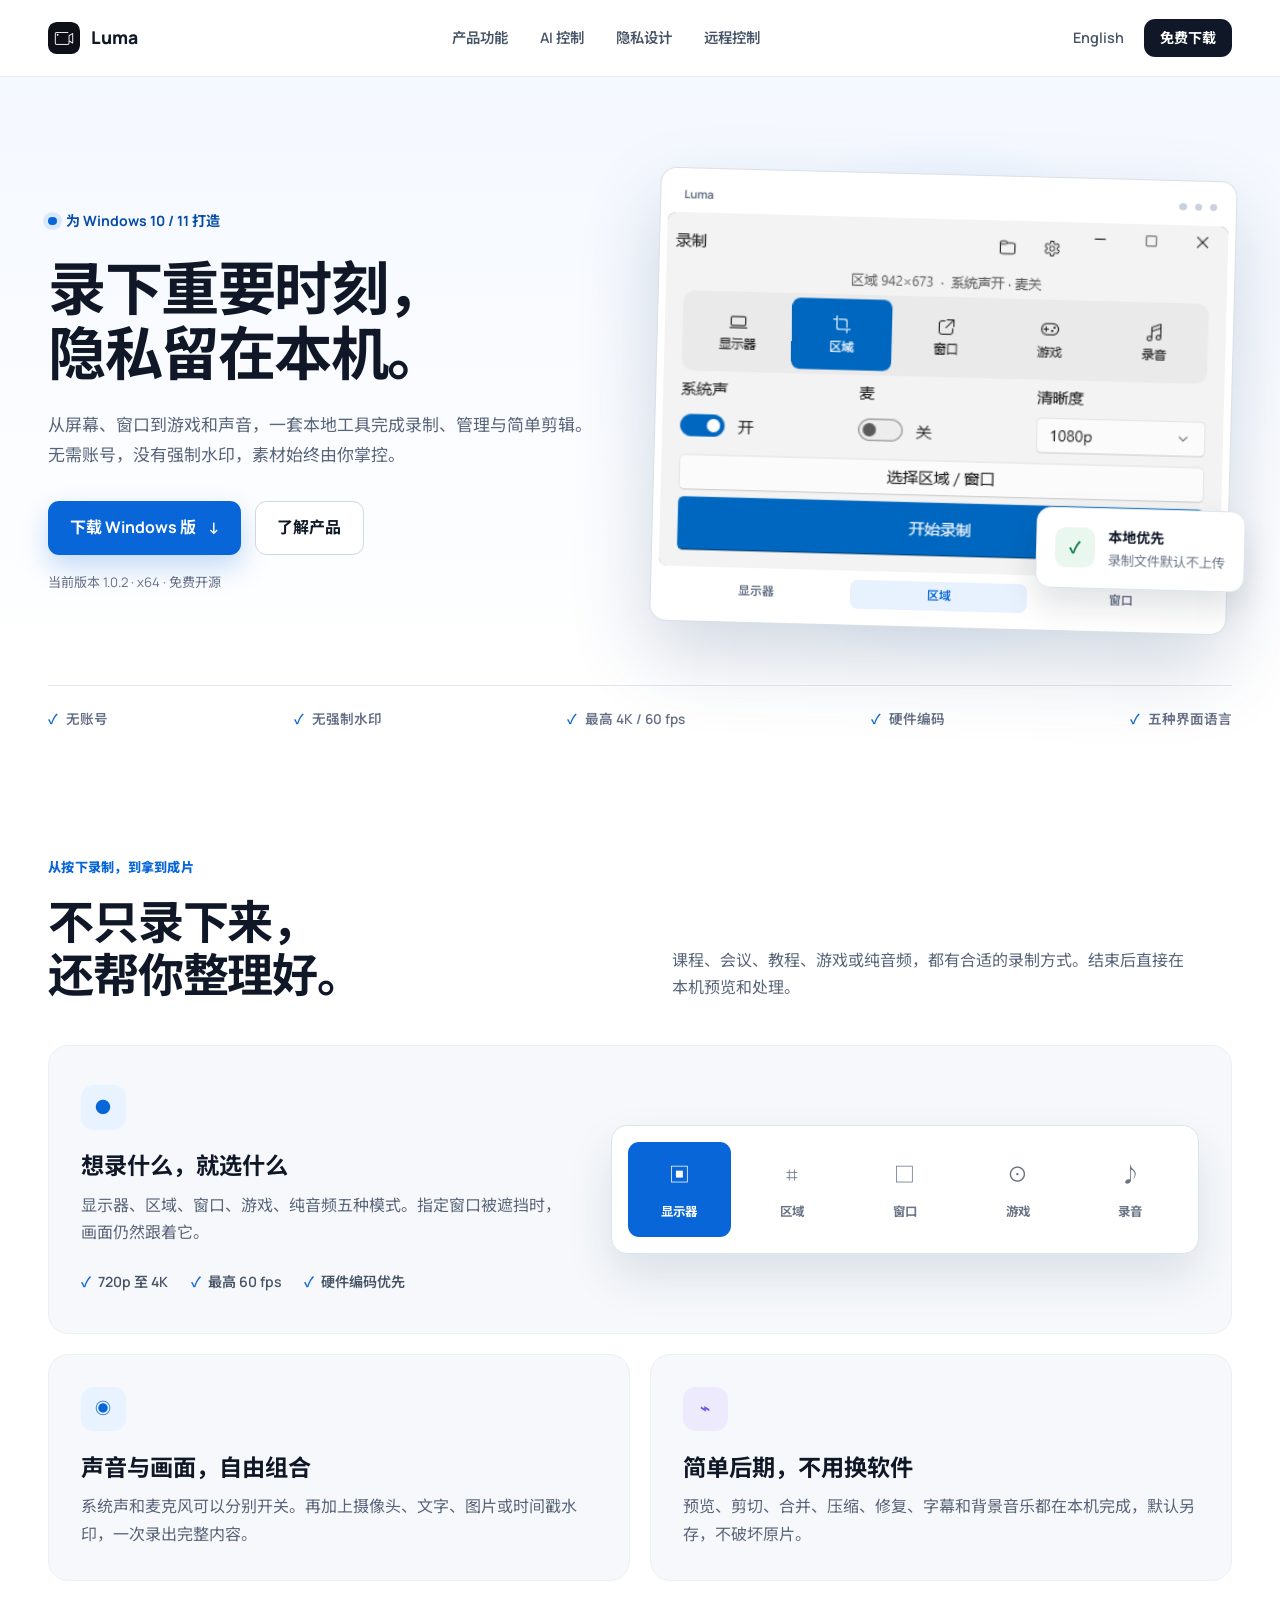
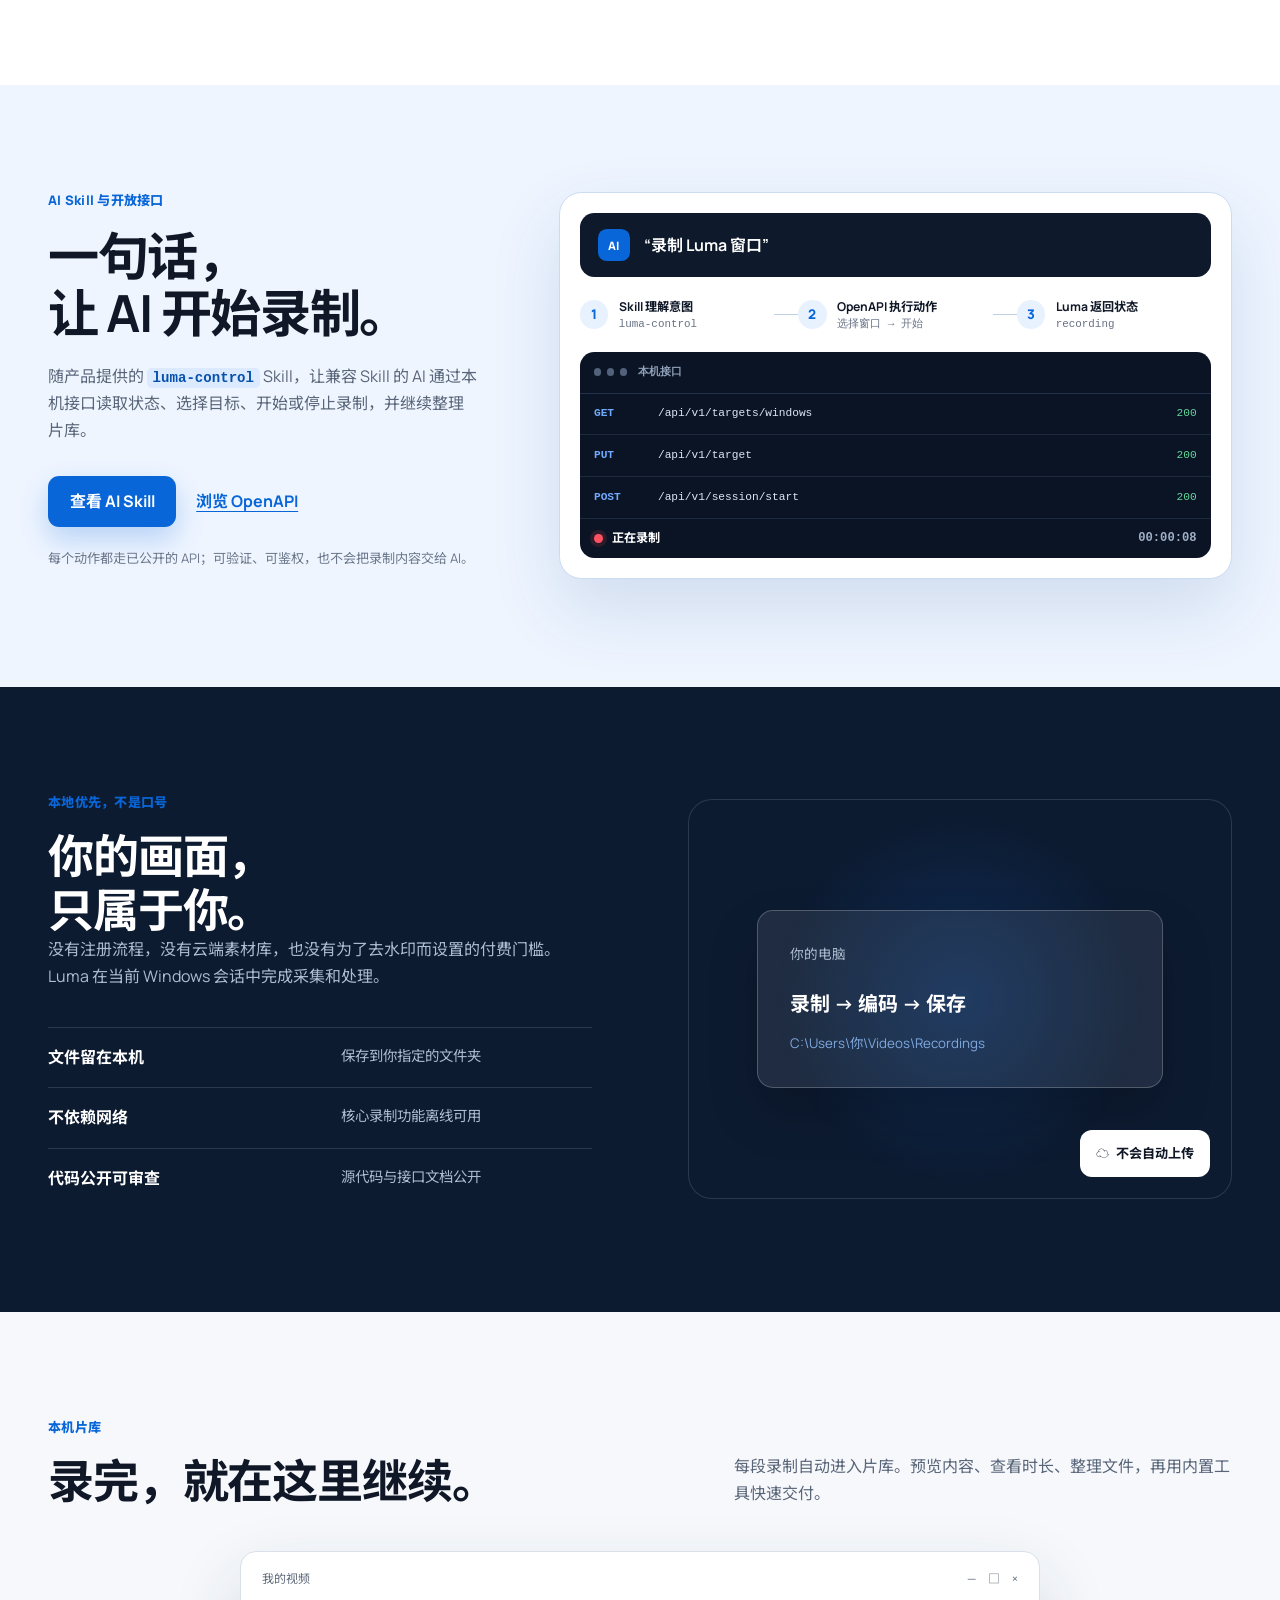
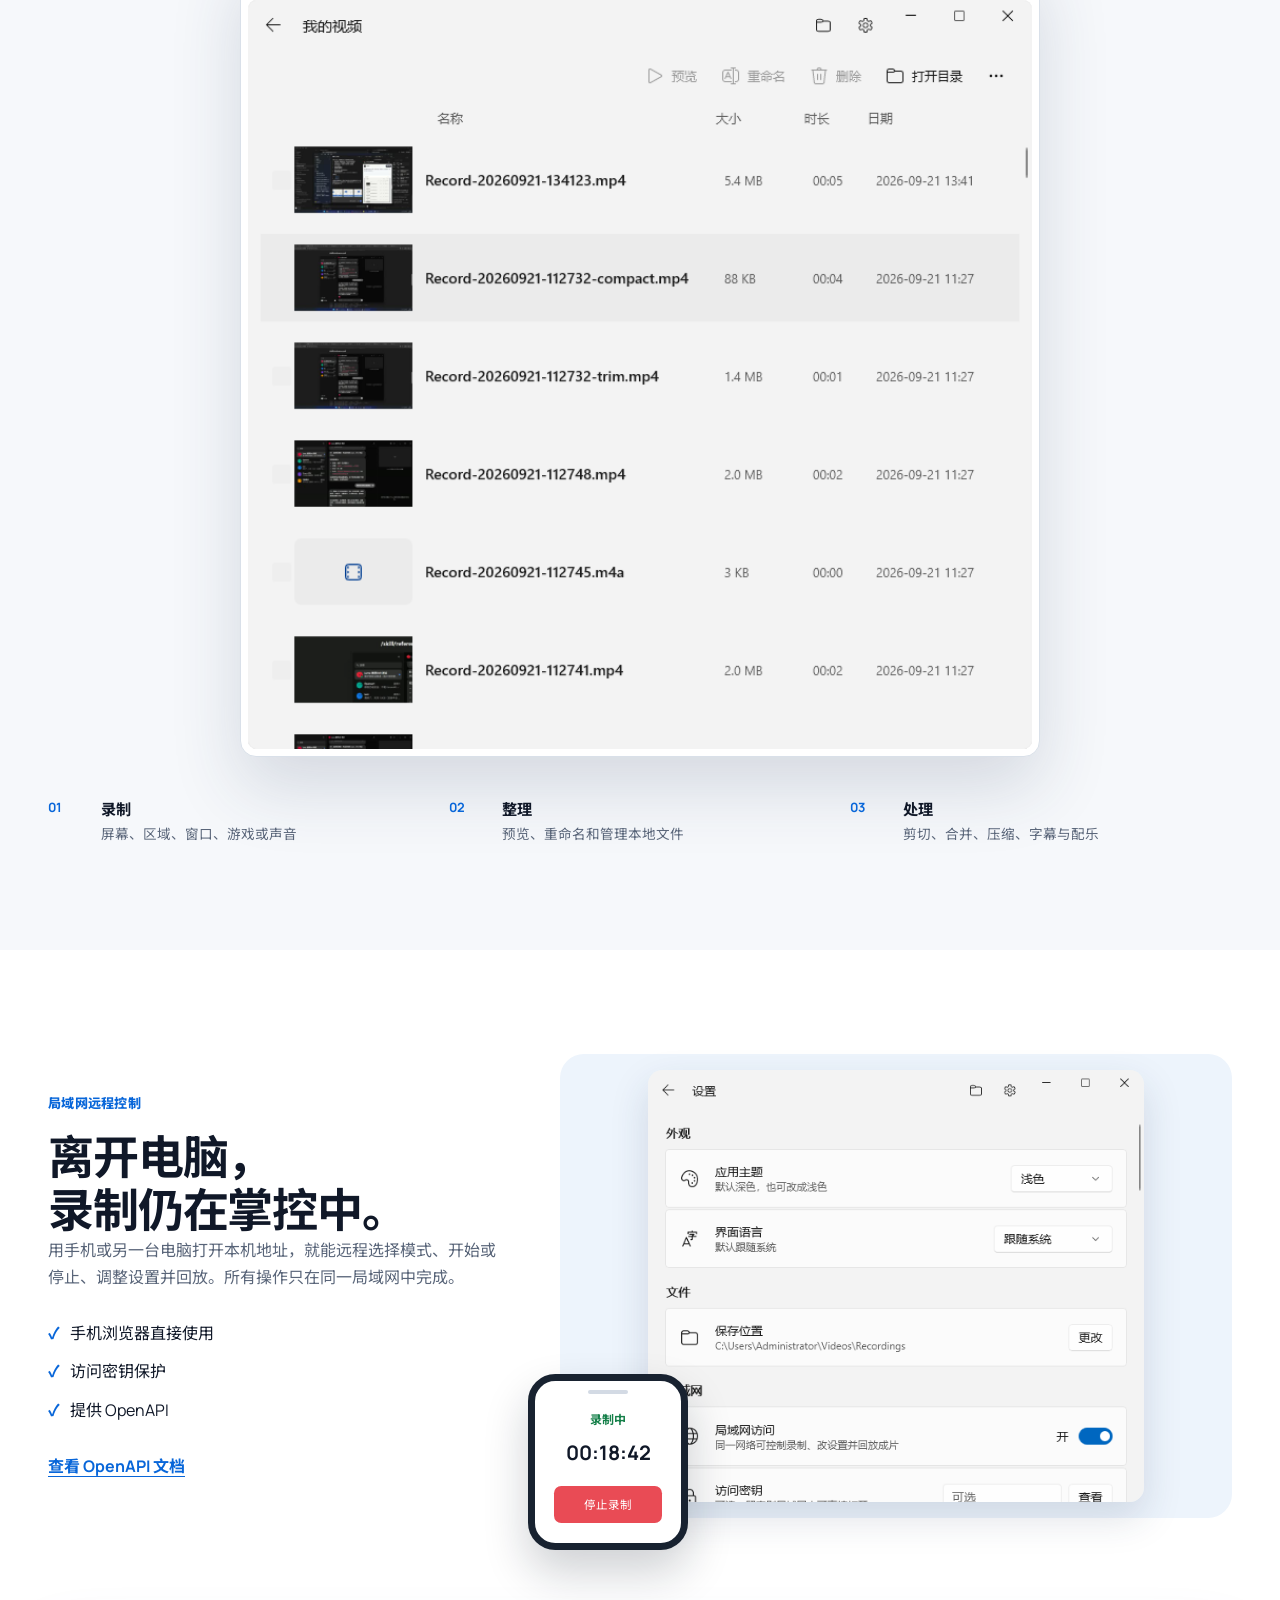
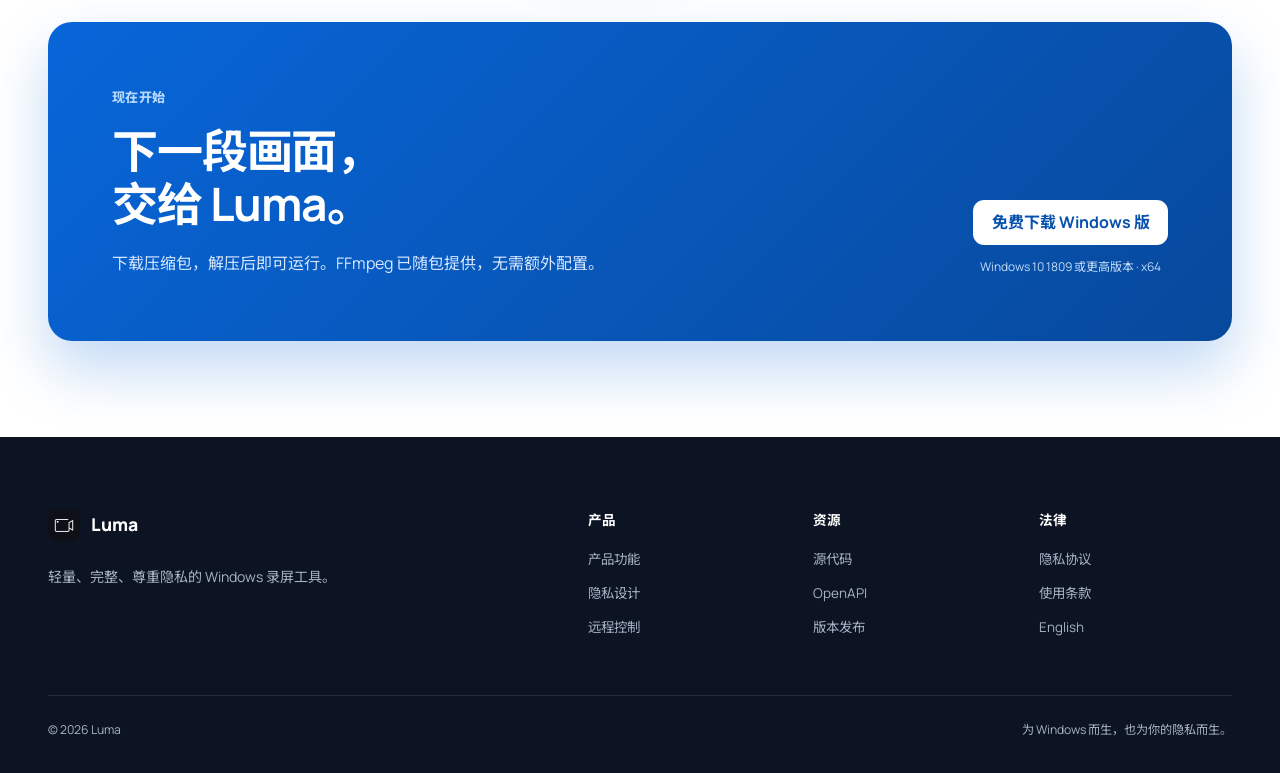
==== index.html @ efb85b73 "Create standalone Luma product website" ====
<!doctype html>
<html lang="zh-Hans">
<head>
  <meta charset="utf-8"><meta name="viewport" content="width=device-width, initial-scale=1">
  <title>Luma — Windows 本地录屏软件</title>
  <meta name="description" content="轻量、完整的 Windows 本地录屏软件。录屏幕、窗口、游戏和声音，无需登录，文件留在本机。">
  <link rel="icon" href="./images/icon.png"><link rel="preconnect" href="https://fonts.googleapis.com"><link rel="preconnect" href="https://fonts.gstatic.com" crossorigin>
  <link href="https://fonts.googleapis.com/css2?family=Manrope:wght@500;600;700;800&family=Noto+Sans+SC:wght@400;500;600;700;800&display=swap" rel="stylesheet"><link rel="stylesheet" href="./css/site.css"><link rel="stylesheet" href="./css/experience.css">
</head>
<body>
  <header class="site-header"><div class="wrap nav-shell">
    <a class="brand" href="./" aria-label="Luma 首页"><img src="./images/icon.png" alt=""><span>Luma</span></a>
    <nav class="nav" aria-label="主导航"><a href="#features">产品功能</a><a href="#ai-control">AI 控制</a><a href="#privacy">隐私设计</a><a href="#remote">远程控制</a></nav>
    <div class="nav-actions"><a class="lang" href="./en/">English</a><a class="button button-small" href="https://github.com/flydmonkey/luma/releases/latest">免费下载</a></div>
  </div></header>
  <main>
    <section class="hero"><div class="wrap hero-grid">
      <div class="hero-copy"><div class="platform"><span></span> 为 Windows 10 / 11 打造</div><h1><span>录下重要时刻，</span><span>隐私留在本机。</span></h1><p class="hero-lead">从屏幕、窗口到游戏和声音，一套本地工具完成录制、管理与简单剪辑。无需账号，没有强制水印，素材始终由你掌控。</p><div class="hero-actions"><a class="button button-primary" href="https://github.com/flydmonkey/luma/releases/latest">下载 Windows 版 <span aria-hidden="true">↓</span></a><a class="button button-secondary" href="#features">了解产品</a></div><p class="release-note">当前版本 1.0.2 · x64 · 免费开源</p></div>
      <div class="product-stage" data-demo-root><div class="stage-glow"></div><div class="window-card"><div class="window-top"><span>Luma</span><i></i><i></i><i></i></div><img data-demo-image src="./images/record-display-zh.png" width="504" height="280" alt="Luma 显示器录制模式"><div class="demo-tabs" role="tablist" aria-label="切换录制模式"><button class="active" type="button" role="tab" aria-selected="true" data-src="./images/record-display-zh.png" data-alt="Luma 显示器录制模式">显示器</button><button type="button" role="tab" aria-selected="false" data-src="./images/record-region-zh.png" data-alt="Luma 区域录制模式">区域</button><button type="button" role="tab" aria-selected="false" data-src="./images/record-window-zh.png" data-alt="Luma 窗口录制模式">窗口</button></div></div><div class="privacy-chip"><span class="shield">✓</span><strong>本地优先</strong><small>录制文件默认不上传</small></div></div>
    </div><div class="wrap trust-row" aria-label="产品特点"><span>无账号</span><span>无强制水印</span><span>最高 4K / 60 fps</span><span>硬件编码</span><span>五种界面语言</span></div></section>

    <section class="section capability-section" id="features"><div class="wrap">
      <div class="section-heading"><p class="kicker">从按下录制，到拿到成片</p><h2>不只录下来，<br>还帮你整理好。</h2><p>课程、会议、教程、游戏或纯音频，都有合适的录制方式。结束后直接在本机预览和处理。</p></div>
      <div class="capability-grid">
        <article class="feature feature-wide"><div class="feature-copy"><span class="icon-tile">●</span><h3>想录什么，就选什么</h3><p>显示器、区域、窗口、游戏、纯音频五种模式。指定窗口被遮挡时，画面仍然跟着它。</p><ul><li>720p 至 4K</li><li>最高 60 fps</li><li>硬件编码优先</li></ul></div><div class="mode-strip"><span class="active">▣<b>显示器</b></span><span>⌗<b>区域</b></span><span>□<b>窗口</b></span><span>⊙<b>游戏</b></span><span>♪<b>录音</b></span></div></article>
        <article class="feature"><span class="icon-tile blue">◉</span><h3>声音与画面，自由组合</h3><p>系统声和麦克风可以分别开关。再加上摄像头、文字、图片或时间戳水印，一次录出完整内容。</p></article>
        <article class="feature"><span class="icon-tile violet">⌁</span><h3>简单后期，不用换软件</h3><p>预览、剪切、合并、压缩、修复、字幕和背景音乐都在本机完成，默认另存，不破坏原片。</p></article>
      </div>
    </div></section>

    <section class="section ai-section" id="ai-control"><div class="wrap ai-grid">
      <div class="ai-copy"><p class="kicker">AI Skill 与开放接口</p><h2><span>一句话，</span><span>让 AI 开始录制。</span></h2><p>随产品提供的 <code>luma-control</code> Skill，让兼容 Skill 的 AI 通过本机接口读取状态、选择目标、开始或停止录制，并继续整理片库。</p><div class="ai-links"><a class="button button-primary" href="https://github.com/flydmonkey/luma/tree/master/.cursor/skills/luma-control">查看 AI Skill</a><a class="text-link" href="https://github.com/flydmonkey/luma/blob/master/docs/openapi/openapi.json">浏览 OpenAPI</a></div><p class="ai-note">每个动作都走已公开的 API；可验证、可鉴权，也不会把录制内容交给 AI。</p></div>
      <div class="ai-demo" aria-label="AI 通过 Skill 控制 Luma 的流程"><div class="prompt-card"><span>AI</span><p>“录制 Luma 窗口”</p></div><div class="automation-track"><div class="ai-step step-one"><small>1</small><div><b>Skill 理解意图</b><code>luma-control</code></div></div><div class="track-line"></div><div class="ai-step step-two"><small>2</small><div><b>OpenAPI 执行动作</b><code>选择窗口 → 开始</code></div></div><div class="track-line"></div><div class="ai-step step-three"><small>3</small><div><b>Luma 返回状态</b><code>recording</code></div></div></div><div class="api-console"><div class="console-title"><span></span><span></span><span></span><b>本机接口</b></div><div class="console-line"><i>GET</i><code>/api/v1/targets/windows</code><em>200</em></div><div class="console-line"><i>PUT</i><code>/api/v1/target</code><em>200</em></div><div class="console-line"><i>POST</i><code>/api/v1/session/start</code><em>200</em></div><div class="record-result"><span></span><b>正在录制</b><time>00:00:08</time></div></div></div>
    </div></section>

    <section class="section privacy-section" id="privacy"><div class="wrap privacy-grid">
      <div class="privacy-copy"><p class="kicker">本地优先，不是口号</p><h2>你的画面，<br>只属于你。</h2><p>没有注册流程，没有云端素材库，也没有为了去水印而设置的付费门槛。Luma 在当前 Windows 会话中完成采集和处理。</p><div class="checks"><div><b>文件留在本机</b><span>保存到你指定的文件夹</span></div><div><b>不依赖网络</b><span>核心录制功能离线可用</span></div><div><b>代码公开可审查</b><span>源代码与接口文档公开</span></div></div></div>
      <div class="privacy-visual" aria-label="本地录制流程"><div class="device"><span>你的电脑</span><strong>录制 → 编码 → 保存</strong><small>C:\Users\你\Videos\Recordings</small></div><div class="blocked-cloud"><span>☁</span><b>不会自动上传</b></div></div>
    </div></section>

    <section class="section library-section"><div class="wrap split-heading"><div><p class="kicker">本机片库</p><h2>录完，就在这里继续。</h2></div><p>每段录制自动进入片库。预览内容、查看时长、整理文件，再用内置工具快速交付。</p></div><div class="app-frame"><div class="frame-bar"><span>我的视频</span><div>—　□　×</div></div><img src="./images/library-zh.png" width="744" height="712" alt="Luma 本机视频片库"></div><div class="wrap workflow"><div><b>01</b><strong>录制</strong><span>屏幕、区域、窗口、游戏或声音</span></div><div><b>02</b><strong>整理</strong><span>预览、重命名和管理本地文件</span></div><div><b>03</b><strong>处理</strong><span>剪切、合并、压缩、字幕与配乐</span></div></div></section>

    <section class="section remote-section" id="remote"><div class="wrap remote-grid"><div class="remote-copy"><p class="kicker">局域网远程控制</p><h2>离开电脑，<br>录制仍在掌控中。</h2><p>用手机或另一台电脑打开本机地址，就能远程选择模式、开始或停止、调整设置并回放。所有操作只在同一局域网中完成。</p><div class="remote-points"><span>手机浏览器直接使用</span><span>访问密钥保护</span><span>提供 OpenAPI</span></div><a class="text-link" href="https://github.com/flydmonkey/luma/blob/master/docs/openapi/openapi.json">查看 OpenAPI 文档</a></div><div class="remote-demo settings-demo"><div class="settings-crop"><img src="./images/settings-lan-zh.png" width="584" height="671" alt="Luma 中文局域网设置"></div><div class="phone"><div class="phone-top"></div><strong>录制中</strong><b>00:18:42</b><button type="button" tabindex="-1">停止录制</button></div></div></div></section>

    <section class="download-section" id="download"><div class="wrap download-card"><div><p class="kicker">现在开始</p><h2>下一段画面，<br>交给 Luma。</h2><p>下载压缩包，解压后即可运行。FFmpeg 已随包提供，无需额外配置。</p></div><div class="download-actions"><a class="button button-white" href="https://github.com/flydmonkey/luma/releases/latest">免费下载 Windows 版</a><span>Windows 10 1809 或更高版本 · x64</span></div></div></section>
  </main>
  <footer class="site-footer"><div class="wrap footer-grid"><div><a class="brand footer-brand" href="./"><img src="./images/icon.png" alt=""><span>Luma</span></a><p>轻量、完整、尊重隐私的 Windows 录屏工具。</p></div><div class="footer-links"><div><strong>产品</strong><a href="#features">产品功能</a><a href="#privacy">隐私设计</a><a href="#remote">远程控制</a></div><div><strong>资源</strong><a href="https://github.com/flydmonkey/luma">源代码</a><a href="https://github.com/flydmonkey/luma/blob/master/docs/openapi/openapi.json">OpenAPI</a><a href="https://github.com/flydmonkey/luma/releases/latest">版本发布</a></div><div><strong>法律</strong><a href="./legal/zh-Hans/privacy.html">隐私协议</a><a href="./legal/zh-Hans/terms.html">使用条款</a><a href="./en/">English</a></div></div></div><div class="wrap copyright"><span>© 2026 Luma</span><span>为 Windows 而生，也为你的隐私而生。</span></div></footer>
  <script src="./js/site.js"></script>
</body></html>
---- css/site.css ----
:root{--blue:#0866d9;--deep:#074ca8;--ink:#101828;--muted:#596579;--line:#e2e8f0;--surface:#f6f8fb;--violet:#7657e8;--font:"Manrope","Noto Sans SC","Microsoft YaHei",sans-serif;--page:74rem}*{box-sizing:border-box}html{scroll-behavior:smooth}body{margin:0;color:var(--ink);background:#fff;font-family:var(--font);font-size:1rem;line-height:1.7;-webkit-font-smoothing:antialiased}img{display:block;max-width:100%;height:auto}a{color:inherit}.wrap{width:min(var(--page),calc(100% - 3rem));margin-inline:auto}.site-header{position:sticky;top:0;z-index:20;background:rgba(255,255,255,.88);border-bottom:1px solid rgba(226,232,240,.8);backdrop-filter:blur(18px)}.nav-shell{height:4.75rem;display:flex;align-items:center;justify-content:space-between;gap:2rem}.brand{display:inline-flex;align-items:center;gap:.7rem;text-decoration:none;font-size:1.1rem;font-weight:800}.brand img{width:2rem;height:2rem;border-radius:.55rem}.nav{display:flex;gap:2rem}.nav a,.lang{color:#475467;text-decoration:none;font-size:.9rem;font-weight:600}.nav a:hover,.lang:hover{color:var(--blue)}.nav-actions{display:flex;align-items:center;gap:1.25rem}.button{display:inline-flex;align-items:center;justify-content:center;gap:.75rem;border-radius:.7rem;padding:.8rem 1.15rem;text-decoration:none;font-weight:700;line-height:1.2;transition:transform .2s,background .2s,box-shadow .2s}.button:hover{transform:translateY(-2px)}.button-small{padding:.65rem 1rem;background:var(--ink);color:#fff;font-size:.88rem}.button-primary{padding:1rem 1.35rem;background:var(--blue);color:#fff;box-shadow:0 12px 28px rgba(8,102,217,.24)}.button-primary:hover{background:var(--deep)}.button-secondary{padding:1rem 1.35rem;background:#fff;border:1px solid #cfd7e3}
.hero{overflow:hidden;background:linear-gradient(180deg,#f4f8ff 0,#fff 90%);padding:6.5rem 0 0}.hero-grid{display:grid;grid-template-columns:.9fr 1.1fr;align-items:center;gap:4rem}.platform{display:flex;align-items:center;gap:.55rem;margin-bottom:1.35rem;color:var(--deep);font-size:.88rem;font-weight:700}.platform span{width:.55rem;height:.55rem;border-radius:50%;background:var(--blue);box-shadow:0 0 0 .3rem rgba(8,102,217,.12)}h1,h2,h3,p{margin-top:0}.hero h1{margin-bottom:1.5rem;font-size:clamp(2.9rem,5.4vw,5rem);line-height:1.08;letter-spacing:-.055em}.hero-lead{max-width:38rem;margin-bottom:2rem;color:var(--muted);font-size:1.13rem;line-height:1.8}.hero-actions{display:flex;flex-wrap:wrap;gap:.85rem}.release-note{margin:1rem 0 0;color:#7a8597;font-size:.82rem}.product-stage{position:relative;min-height:34rem;display:flex;align-items:center;justify-content:center}.stage-glow{position:absolute;width:35rem;height:35rem;border-radius:50%;background:radial-gradient(circle,rgba(72,155,255,.28),rgba(72,155,255,0) 67%)}.window-card{position:relative;width:min(100%,37rem);padding:.45rem;background:#fff;border:1px solid rgba(148,163,184,.35);border-radius:1rem;box-shadow:0 34px 80px rgba(28,63,111,.2);transform:rotate(1.5deg)}.window-top{height:2.3rem;display:flex;align-items:center;justify-content:flex-end;gap:.5rem;padding:0 .75rem;color:#667085;font-size:.72rem}.window-top span{margin-right:auto;padding-left:.25rem;font-weight:700}.window-top i{display:block;width:.45rem;height:.45rem;border-radius:50%;background:#c8d1dd}.window-card img{width:100%;border-radius:.55rem}.privacy-chip{position:absolute;right:-.8rem;bottom:3.2rem;display:grid;grid-template-columns:2.5rem 1fr;column-gap:.8rem;align-items:center;padding:1rem 1.15rem;background:#fff;border:1px solid #dce4ef;border-radius:.9rem;box-shadow:0 16px 34px rgba(16,24,40,.13)}.privacy-chip .shield{grid-row:1/3;width:2.5rem;height:2.5rem;display:grid;place-items:center;border-radius:.7rem;background:#e9f7ef;color:#16804a;font-weight:800}.privacy-chip strong{font-size:.88rem}.privacy-chip small{color:#6d788b}.trust-row{display:flex;justify-content:space-between;gap:1rem;margin-top:4rem;padding:1.35rem 0;border-top:1px solid var(--line);color:#667085;font-size:.85rem;font-weight:600}.trust-row span:before{content:"✓";margin-right:.5rem;color:var(--blue)}
.section{padding:7.5rem 0}.section-heading{display:grid;grid-template-columns:1fr 1fr;column-gap:4rem;margin-bottom:3.5rem}.section-heading .kicker{grid-column:1/-1}.section-heading h2,.privacy-copy h2,.split-heading h2,.remote-copy h2,.download-card h2{margin-bottom:0;font-size:clamp(2.25rem,4vw,3.7rem);line-height:1.12;letter-spacing:-.045em}.section-heading>p:last-child,.split-heading>p{align-self:end;max-width:32rem;margin:0;color:var(--muted)}.kicker{margin-bottom:1rem;color:var(--blue);font-size:.82rem;font-weight:800;letter-spacing:.06em}.capability-grid{display:grid;grid-template-columns:1fr 1fr;gap:1.25rem}.feature{padding:2.15rem;background:var(--surface);border:1px solid #edf0f5;border-radius:1.25rem}.feature-wide{grid-column:1/-1;display:grid;grid-template-columns:.9fr 1.1fr;gap:3rem;align-items:end;min-height:25rem;overflow:hidden}.feature h3{margin:1.3rem 0 .7rem;font-size:1.45rem;line-height:1.3}.feature p{max-width:34rem;margin-bottom:0;color:var(--muted)}.feature ul{display:flex;flex-wrap:wrap;gap:.6rem 1.4rem;padding:0;margin:1.5rem 0 0;list-style:none;color:#475467;font-size:.88rem;font-weight:600}.feature li:before{content:"✓";margin-right:.45rem;color:var(--blue)}.icon-tile{width:2.8rem;height:2.8rem;display:grid;place-items:center;border-radius:.8rem;background:#e9f3ff;color:var(--blue);font-weight:800}.icon-tile.violet{background:#eeeafd;color:var(--violet)}.mode-strip{display:grid;grid-template-columns:repeat(5,1fr);gap:.6rem;padding:1rem;border:1px solid #dde3ec;border-radius:1rem;background:#fff;box-shadow:0 22px 45px rgba(33,63,102,.12)}.mode-strip span{min-height:6.8rem;display:flex;flex-direction:column;align-items:center;justify-content:center;gap:.55rem;border-radius:.7rem;color:#687386;font-size:1.3rem}.mode-strip b{font-size:.78rem}.mode-strip .active{background:var(--blue);color:#fff}
.privacy-section{background:#0d1b31;color:#fff}.privacy-grid{display:grid;grid-template-columns:1fr 1fr;gap:6rem;align-items:center}.privacy-copy>p:not(.kicker){max-width:34rem;color:#aebcd0}.checks{margin-top:2.3rem}.checks>div{display:grid;grid-template-columns:1.1fr 1fr;gap:1rem;padding:1rem 0;border-top:1px solid rgba(255,255,255,.13)}.checks span{color:#aebcd0;font-size:.9rem}.privacy-visual{position:relative;min-height:25rem;display:grid;place-items:center;border:1px solid rgba(255,255,255,.13);border-radius:1.5rem;background:radial-gradient(circle,rgba(26,123,255,.18),transparent 55%)}.device{width:75%;padding:2rem;border:1px solid rgba(255,255,255,.22);border-radius:1rem;background:rgba(255,255,255,.08);box-shadow:0 25px 50px rgba(0,0,0,.2)}.device span,.device strong,.device small{display:block}.device span{margin-bottom:1.3rem;color:#aebcd0;font-size:.85rem}.device strong{font-size:1.25rem}.device small{margin-top:.7rem;color:#7fa9df}.blocked-cloud{position:absolute;right:1.3rem;bottom:1.3rem;padding:.8rem 1rem;border-radius:.75rem;background:#fff;color:var(--ink);font-size:.82rem}.blocked-cloud span{margin-right:.45rem}
.library-section{background:var(--surface)}.split-heading{display:grid;grid-template-columns:1fr .8fr;align-items:end;gap:4rem;margin-bottom:3.5rem}.app-frame{width:min(78rem,calc(100% - 2rem));margin:auto;padding:.45rem;background:#fff;border:1px solid #d9e0e9;border-radius:1rem;box-shadow:0 30px 70px rgba(37,56,88,.16);overflow:hidden}.frame-bar{height:2.5rem;display:flex;align-items:center;justify-content:space-between;padding:0 .85rem;color:#5e6979;font-size:.75rem}.app-frame img{width:100%;border-radius:.55rem}.workflow{display:grid;grid-template-columns:repeat(3,1fr);gap:1.2rem;margin-top:3rem}.workflow>div{display:grid;grid-template-columns:2.5rem 1fr;column-gap:.8rem}.workflow b{grid-row:1/3;color:var(--blue);font-size:.8rem}.workflow strong{font-size:.95rem}.workflow span{color:var(--muted);font-size:.85rem}.remote-grid{display:grid;grid-template-columns:.8fr 1.2fr;gap:5rem;align-items:center}.remote-copy>p:not(.kicker){max-width:32rem;color:var(--muted)}.remote-points{display:grid;gap:.7rem;margin:1.8rem 0}.remote-points span:before{content:"✓";margin-right:.65rem;color:var(--blue);font-weight:800}.text-link{color:var(--blue);font-weight:700;text-underline-offset:.25rem}.remote-demo{position:relative;padding:1rem;background:#edf4fc;border-radius:1.5rem}.remote-demo>img{width:100%;border-radius:.9rem;box-shadow:0 16px 38px rgba(31,55,85,.15)}.phone{position:absolute;left:-2rem;bottom:-2rem;width:10rem;padding:1.2rem;border:.45rem solid #182230;border-radius:1.7rem;background:#fff;text-align:center;box-shadow:0 22px 45px rgba(16,24,40,.2)}.phone-top{width:2.5rem;height:.25rem;margin:-.65rem auto 1rem;border-radius:1rem;background:#d3dae4}.phone strong,.phone b{display:block}.phone strong{color:#16804a;font-size:.75rem}.phone b{margin:.4rem 0 1rem;font-size:1.25rem}.phone button{width:100%;padding:.55rem;border:0;border-radius:.45rem;background:#e94b55;color:#fff;font:inherit;font-size:.72rem}
.download-section{padding:0 0 6rem}.download-card{display:grid;grid-template-columns:1fr auto;gap:3rem;align-items:end;padding:4.5rem;border-radius:1.5rem;background:linear-gradient(135deg,#0866d9,#07499c);color:#fff;box-shadow:0 28px 60px rgba(8,102,217,.25)}.download-card .kicker{color:#b8d8ff}.download-card p:not(.kicker){max-width:34rem;margin:1.2rem 0 0;color:#d6e7ff}.download-actions{display:flex;flex-direction:column;align-items:center;gap:.75rem}.button-white{background:#fff;color:#0751ae}.download-actions span{color:#c3dcfa;font-size:.75rem}.site-footer{padding:4.5rem 0 2rem;background:#0c1423;color:#a8b3c5}.footer-grid{display:grid;grid-template-columns:1fr 1.4fr;gap:5rem}.footer-brand{color:#fff}.footer-grid>div>p{max-width:22rem;margin-top:1rem;font-size:.88rem}.footer-links{display:grid;grid-template-columns:repeat(3,1fr);gap:2rem}.footer-links div{display:flex;flex-direction:column;gap:.7rem}.footer-links strong{margin-bottom:.3rem;color:#fff;font-size:.85rem}.footer-links a{color:#a8b3c5;text-decoration:none;font-size:.84rem}.footer-links a:hover{color:#fff}.copyright{display:flex;justify-content:space-between;margin-top:3.5rem;padding-top:1.5rem;border-top:1px solid rgba(255,255,255,.1);font-size:.76rem}.button:focus-visible,a:focus-visible{outline:3px solid #79b7ff;outline-offset:3px}
@media(prefers-reduced-motion:no-preference){.window-card{animation:arrive .8s cubic-bezier(.2,.8,.2,1) both}.privacy-chip{animation:arrive .8s .18s cubic-bezier(.2,.8,.2,1) both}@keyframes arrive{from{opacity:0;transform:translateY(1.5rem) rotate(1.5deg)}to{opacity:1;transform:rotate(1.5deg)}}}@media(max-width:900px){.nav{display:none}.hero{padding-top:4rem}.hero-grid,.privacy-grid,.remote-grid{grid-template-columns:1fr;gap:3rem}.product-stage{min-height:28rem}.section-heading,.split-heading{grid-template-columns:1fr;gap:1.2rem}.feature-wide{grid-template-columns:1fr}.remote-grid{gap:4rem}.download-card{grid-template-columns:1fr}.footer-grid{grid-template-columns:1fr;gap:3rem}}@media(max-width:640px){.wrap{width:min(var(--page),calc(100% - 1.5rem))}.site-header .lang{display:none}.nav-shell{height:4.2rem}.hero{padding-top:3.2rem}.hero h1{font-size:2.7rem}.hero-lead{font-size:1rem}.product-stage{min-height:22rem}.privacy-chip{right:0;bottom:0}.trust-row{overflow:auto;justify-content:flex-start;white-space:nowrap;margin-top:2.5rem}.section{padding:5rem 0}.section-heading h2,.privacy-copy h2,.split-heading h2,.remote-copy h2,.download-card h2{font-size:2.35rem}.capability-grid{grid-template-columns:1fr}.feature{padding:1.4rem}.feature-wide{grid-column:auto;gap:2rem}.mode-strip{grid-template-columns:repeat(5,4.6rem);overflow:auto}.checks>div{grid-template-columns:1fr;gap:.2rem}.privacy-visual{min-height:19rem}.device{width:88%;padding:1.3rem}.workflow{grid-template-columns:1fr;gap:1.8rem}.phone{left:.5rem;bottom:-2.5rem}.remote-section{padding-bottom:8rem}.download-section{padding:0}.download-card{width:100%;border-radius:0;padding:3.5rem 1.5rem}.download-actions{align-items:stretch}.footer-links{grid-template-columns:repeat(2,1fr)}.copyright{flex-direction:column;gap:.5rem}.product-stage{margin-inline:-.5rem}}
---- css/experience.css ----
.demo-tabs {
  display: grid;
  grid-template-columns: repeat(3, 1fr);
  gap: .35rem;
  padding: .55rem;
}

.demo-tabs button {
  padding: .55rem;
  border: 0;
  border-radius: .5rem;
  background: transparent;
  color: #667085;
  cursor: pointer;
  font: 600 .75rem/1 var(--font);
}

.demo-tabs button:hover { background: #f2f5f9; }
.demo-tabs button.active { background: #e8f2ff; color: var(--blue); }
[data-demo-image] { transition: opacity .15s ease; }
[data-demo-image].is-changing { opacity: .15; }

.ai-section { overflow: hidden; background: #eef5ff; }
.ai-grid { display: grid; grid-template-columns: .78fr 1.22fr; gap: 5rem; align-items: center; }
.ai-copy h2 { margin-bottom: 1.3rem; font-size: clamp(2.25rem, 4vw, 3.7rem); line-height: 1.12; letter-spacing: -.045em; }
.ai-copy > p:not(.kicker, .ai-note) { max-width: 34rem; color: var(--muted); }
.ai-copy code { padding: .12rem .35rem; border-radius: .3rem; background: #dbeaff; color: #0751ae; font: 600 .88em/1.4 ui-monospace, "Cascadia Code", monospace; }
.ai-links { display: flex; align-items: center; gap: 1.25rem; margin: 2rem 0 1.25rem; }
.ai-note { max-width: 34rem; color: #6b778b; font-size: .82rem; }
.ai-demo { position: relative; padding: 1.25rem; border: 1px solid #cbdcf2; border-radius: 1.4rem; background: #fff; box-shadow: 0 30px 70px rgba(25, 71, 132, .14); }
.prompt-card { display: flex; align-items: center; gap: .85rem; padding: 1rem 1.15rem; border-radius: .9rem; background: #0e1a2c; color: #fff; }
.prompt-card span { width: 2rem; height: 2rem; display: grid; place-items: center; border-radius: .55rem; background: var(--blue); font-size: .72rem; font-weight: 800; }
.prompt-card p { margin: 0; font-weight: 650; }
.automation-track { display: grid; grid-template-columns: 1fr 1.5rem 1fr 1.5rem 1fr; align-items: center; padding: 1.2rem 0; }
.ai-step { display: flex; align-items: center; gap: .65rem; min-width: 0; }
.ai-step small { width: 1.8rem; height: 1.8rem; flex: none; display: grid; place-items: center; border-radius: 50%; background: #e8f2ff; color: var(--blue); font-weight: 800; }
.ai-step b, .ai-step code { display: block; }
.ai-step b { font-size: .76rem; }
.ai-step > div { min-width: 0; }
.ai-step code { overflow: hidden; color: #667085; font: 500 .68rem/1.4 ui-monospace, "Cascadia Code", monospace; text-overflow: ellipsis; white-space: nowrap; }
.track-line { height: 1px; background: #bfd0e5; }
.api-console { overflow: hidden; border-radius: .9rem; background: #0b1424; color: #dbe7f6; font-family: ui-monospace, "Cascadia Code", monospace; }
.console-title { display: flex; align-items: center; gap: .35rem; padding: .7rem .9rem; border-bottom: 1px solid #233249; }
.console-title span { width: .45rem; height: .45rem; border-radius: 50%; background: #52627a; }
.console-title b { margin-left: .35rem; color: #8fa0b8; font-size: .68rem; }
.console-line { display: grid; grid-template-columns: 3.3rem 1fr auto; gap: .7rem; padding: .68rem .9rem; border-bottom: 1px solid #1c2a3f; font-size: .7rem; }
.console-line i { color: #70aaff; font-style: normal; font-weight: 800; }
.console-line em { color: #62d59a; font-style: normal; }
.record-result { display: grid; grid-template-columns: auto 1fr auto; align-items: center; gap: .55rem; padding: .85rem .9rem; color: #fff; font: 600 .76rem/1 var(--font); }
.record-result span { width: .55rem; height: .55rem; border-radius: 50%; background: #ff5260; box-shadow: 0 0 0 .25rem rgba(255, 82, 96, .13); }
.record-result time { color: #9fb0c8; font-family: ui-monospace, "Cascadia Code", monospace; }

.settings-showcase { width: min(58rem, calc(100% - 2rem)); display: grid; grid-template-columns: minmax(18rem, 34rem) 1fr; gap: 2.5rem; align-items: center; margin: auto; }
.settings-showcase img { width: 100%; border: 1px solid #d7dee7; border-radius: 1rem; box-shadow: 0 26px 60px rgba(37, 56, 88, .14); }
.settings-callouts { display: grid; gap: .8rem; }
.settings-callouts span { padding: 1rem 1.1rem; border: 1px solid #dde4ec; border-radius: .75rem; background: #fff; color: #455268; font-size: .9rem; font-weight: 650; }
.settings-callouts span::before { content: "✓"; margin-right: .65rem; color: var(--blue); }
.settings-demo { min-height: 27rem; display: flex; justify-content: center; overflow: visible; }
.settings-crop { width: min(100%, 31rem); height: 27rem; overflow: hidden; border-radius: .9rem; box-shadow: 0 16px 38px rgba(31, 55, 85, .15); }
.settings-crop img { width: 100%; height: auto; }

/* Layout polish: keep the product UI as the visual lead and remove template-like empty space. */
.hero { padding-top: 5.25rem; }
.hero-grid { grid-template-columns: minmax(0, 1fr) minmax(0, 1.04fr); gap: 3.25rem; }
.hero-copy { min-width: 0; }
.hero h1, .section-heading h2, .privacy-copy h2, .split-heading h2, .remote-copy h2, .ai-copy h2, .download-card h2 { text-wrap: balance; }
html[lang="zh-Hans"] .hero h1 { font-size: clamp(3rem, 4.55vw, 4.15rem); font-weight: 700; line-height: 1.13; letter-spacing: -.025em; }
html[lang="zh-Hans"] .hero h1 span { display: block; white-space: nowrap; }
html[lang="zh-Hans"] .ai-copy h2 span { display: block; white-space: nowrap; }
html[lang="zh-Hans"] .kicker { letter-spacing: .02em; }
html[lang="zh-Hans"] :is(.section-heading h2, .privacy-copy h2, .split-heading h2, .remote-copy h2, .ai-copy h2, .download-card h2) { letter-spacing: -.025em; }
html[lang="en"] .hero h1 { font-size: clamp(3rem, 4.5vw, 4.1rem); line-height: 1.1; letter-spacing: -.045em; }
html[lang="en"] .hero h1 span { display: block; white-space: nowrap; }
.hero-lead { max-width: 35rem; font-size: 1.06rem; line-height: 1.75; }
.release-note { color: #667085; }
.product-stage { min-height: 30rem; }
.trust-row { margin-top: 2.75rem; }
.section { padding: 6.5rem 0; }
.section-heading { margin-bottom: 2.75rem; }
.section-heading h2, .privacy-copy h2, .split-heading h2, .remote-copy h2, .download-card h2 { font-size: clamp(2.2rem, 3.6vw, 3.35rem); line-height: 1.16; letter-spacing: -.035em; }
.feature { padding: 2rem; }
.feature-wide { min-height: 0; align-items: center; padding-block: 2.4rem; }
.feature-wide .feature-copy { align-self: center; }
.mode-strip { align-self: center; }
.mode-strip span { min-height: 5.9rem; }
.app-frame { width: min(50rem, calc(100% - 2rem)); }
.split-heading { margin-bottom: 2.75rem; }
.workflow { margin-top: 2.5rem; }
.remote-grid { gap: 4rem; }
.download-card { padding: 4rem; }

@media (prefers-reduced-motion: no-preference) {
  .step-one, .step-two, .step-three { animation: skill-step 6s infinite; }
  .step-two { animation-delay: .65s; }
  .step-three { animation-delay: 1.3s; }
  .console-line { animation: request-pass 6s infinite; }
  .console-line:nth-child(3) { animation-delay: .55s; }
  .console-line:nth-child(4) { animation-delay: 1.1s; }
  .record-result span { animation: record-pulse 1.4s infinite; }
  @keyframes skill-step { 0%, 8% { opacity: .4; transform: translateY(.2rem); } 18%, 78% { opacity: 1; transform: none; } 92%, 100% { opacity: .4; } }
  @keyframes request-pass { 0%, 12% { background: transparent; } 18%, 30% { background: #142844; } 42%, 100% { background: transparent; } }
  @keyframes record-pulse { 50% { box-shadow: 0 0 0 .45rem rgba(255, 82, 96, 0); } }
}

@media (max-width: 900px) {
  .ai-grid { grid-template-columns: 1fr; gap: 3rem; }
  .settings-showcase { grid-template-columns: 1fr; }
  .settings-callouts { grid-template-columns: 1fr 1fr; }
  .hero-grid { grid-template-columns: 1fr; gap: 2.5rem; }
  .hero-copy { max-width: 42rem; }
  .feature-wide { align-items: stretch; }
  .phone { left: .75rem; }
  .settings-showcase { width: min(36.5rem, calc(100% - 2rem)); }
}

@media (max-width: 640px) {
  .demo-tabs { padding: .45rem; }
  .ai-copy h2 { font-size: 2.35rem; }
  .ai-links { align-items: stretch; flex-direction: column; }
  .automation-track { grid-template-columns: 1fr; gap: .6rem; }
  .track-line { width: 1px; height: .7rem; margin-left: .9rem; }
  .console-line { grid-template-columns: 2.8rem minmax(0, 1fr) auto; gap: .35rem; font-size: .6rem; }
  .settings-callouts { grid-template-columns: 1fr; }
  .settings-demo, .settings-crop { min-height: 25rem; height: 25rem; }
  .hero { padding-top: 2.75rem; }
  html[lang="zh-Hans"] .hero h1 { font-size: clamp(2.45rem, 12vw, 3rem); line-height: 1.16; }
  html[lang="en"] .hero h1 { font-size: 2.45rem; }
  .hero-lead { line-height: 1.7; }
  .product-stage { min-height: 20rem; }
  .section { padding: 4.5rem 0; }
  .section-heading { margin-bottom: 2rem; }
  .feature-wide { padding-block: 1.6rem; }
  .download-card { padding: 3rem 1.5rem; }
  .trust-row { overflow: visible; flex-wrap: wrap; gap: .55rem 1.1rem; white-space: normal; }
  .mode-strip { grid-template-columns: repeat(5, minmax(0, 1fr)); gap: .2rem; padding: .55rem; overflow: visible; }
  .mode-strip span { min-height: 5.25rem; gap: .35rem; font-size: 1.1rem; }
  .mode-strip b { font-size: .68rem; }
  .site-header .lang { display: inline; font-size: .78rem; }
  .site-header .button-small { display: none; }
  .nav-actions { gap: .75rem; }
}
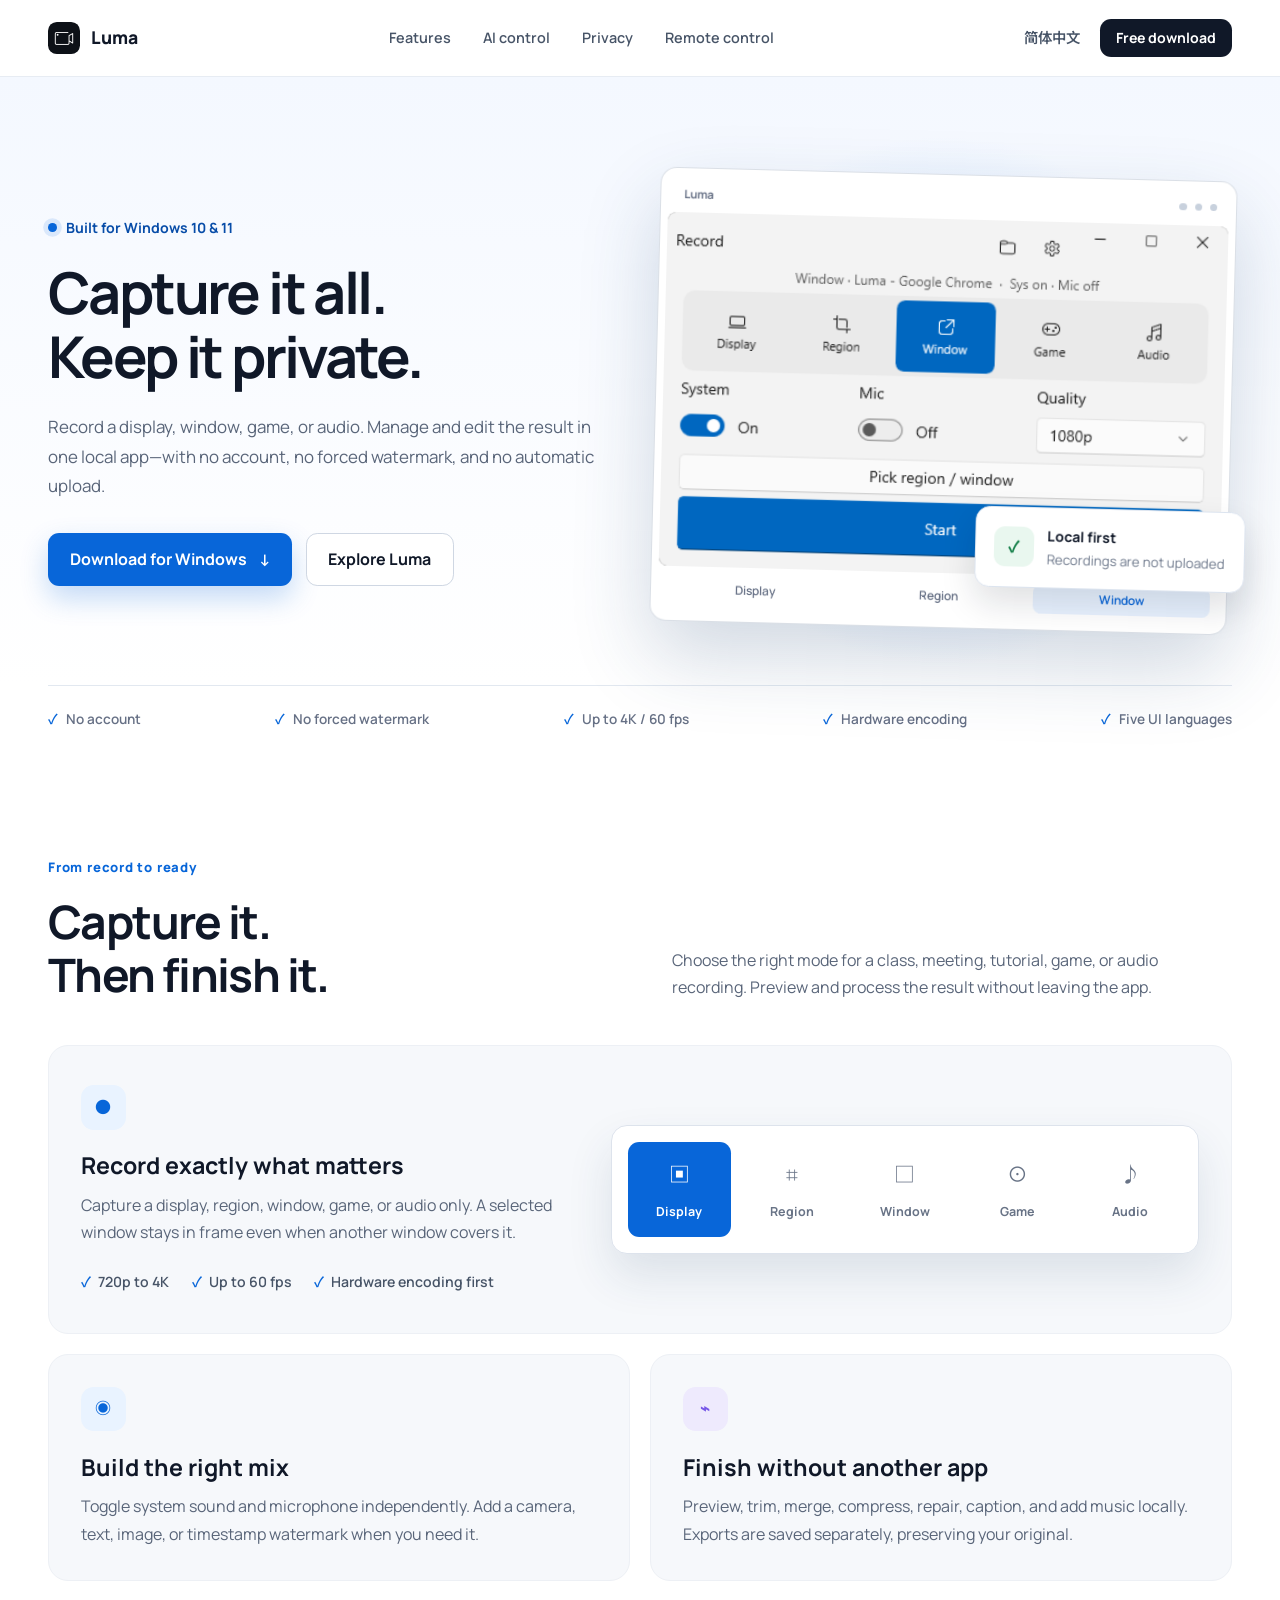
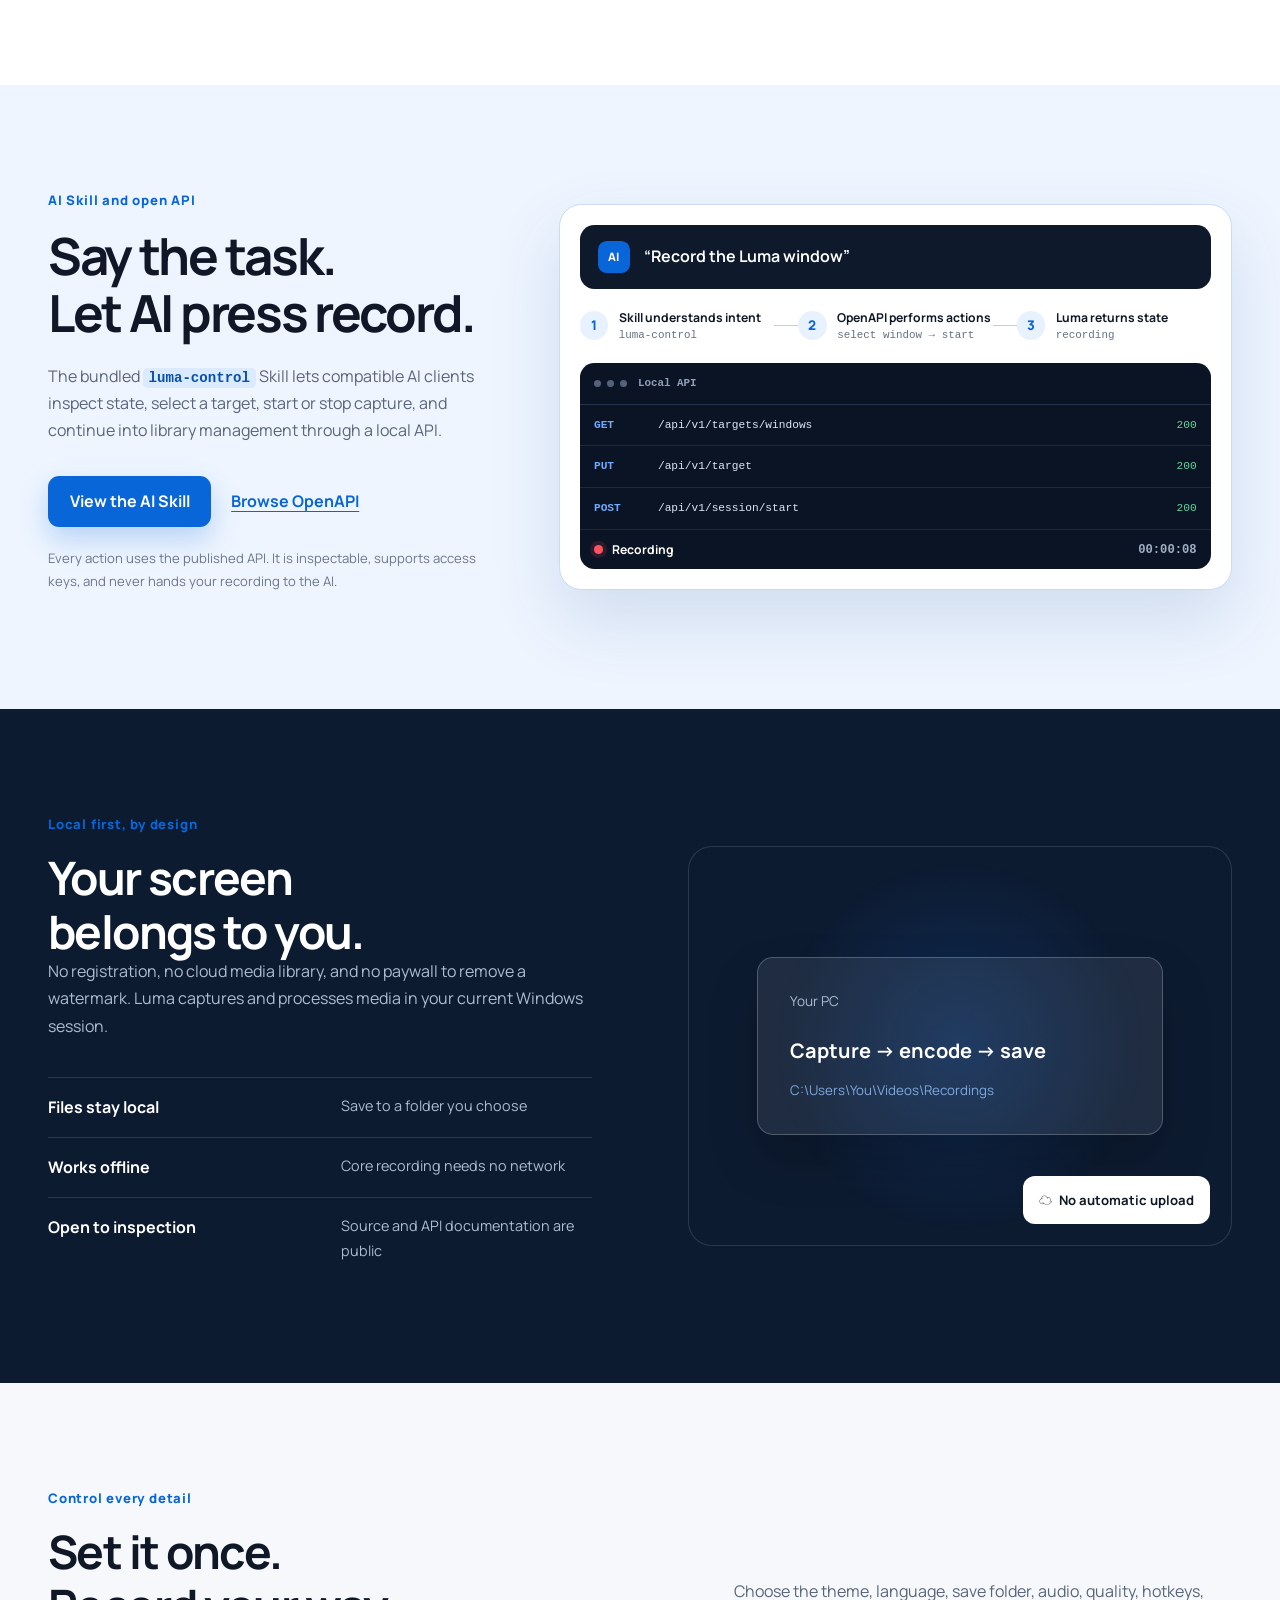
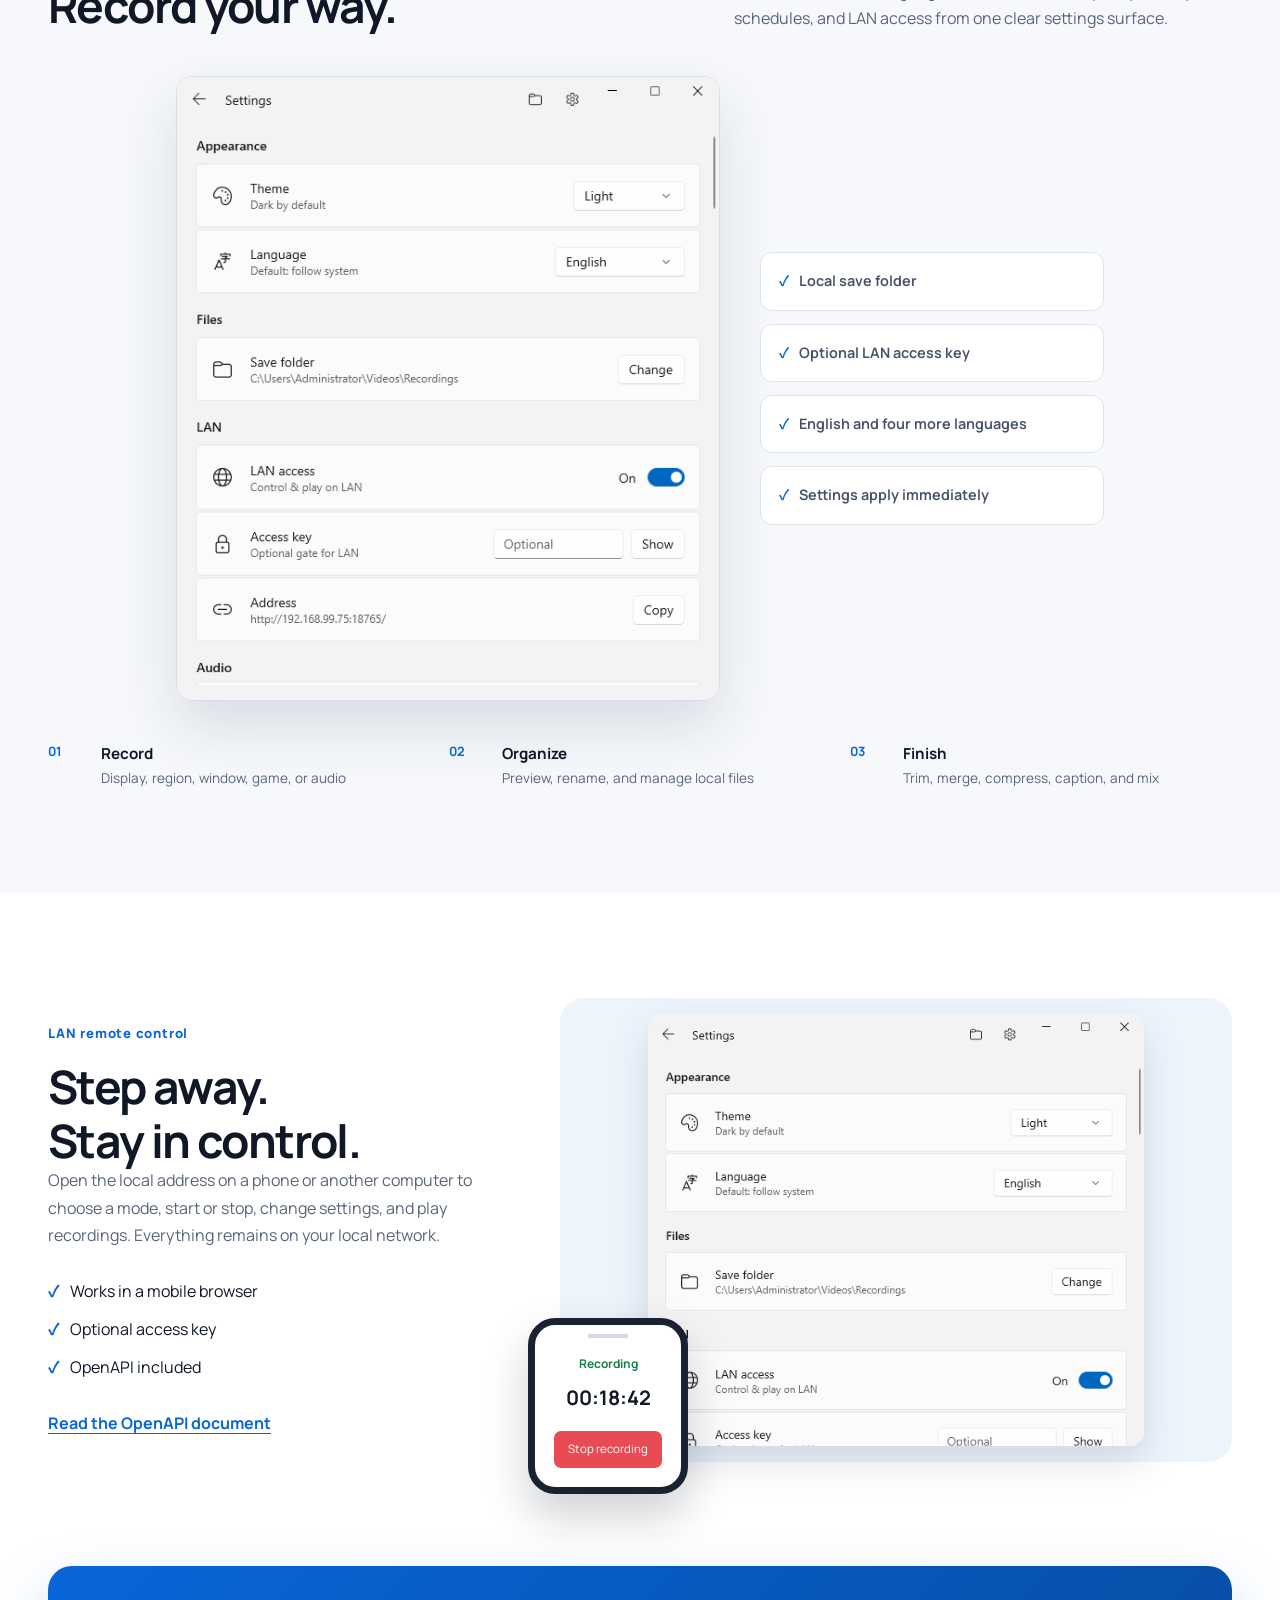
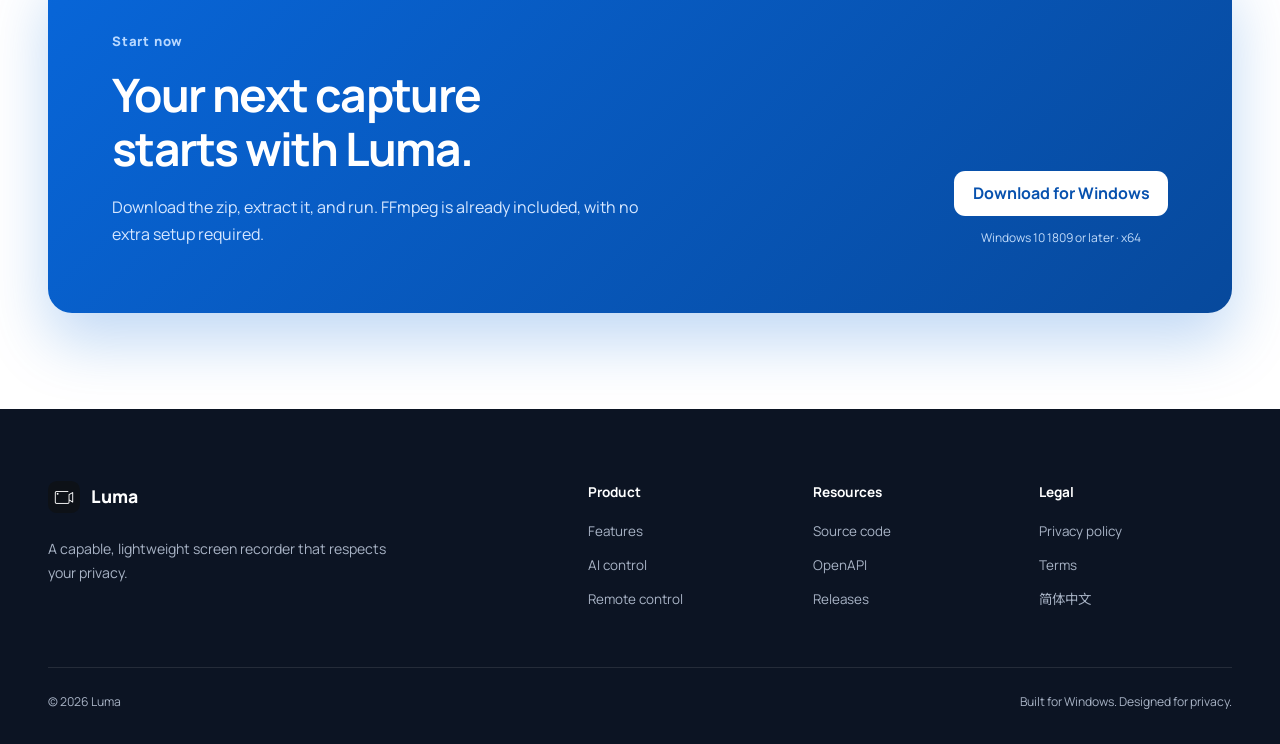
==== commit b4ea408e: "Detect visitor language and remove homepage version" ====
--- a/index.html
+++ b/index.html
@@ -4,6 +4,7 @@
   <meta charset="utf-8"><meta name="viewport" content="width=device-width, initial-scale=1">
   <title>Luma — Windows 本地录屏软件</title>
   <meta name="description" content="轻量、完整的 Windows 本地录屏软件。录屏幕、窗口、游戏和声音，无需登录，文件留在本机。">
+  <script src="./js/language.js"></script>
   <link rel="icon" href="./images/icon.png"><link rel="preconnect" href="https://fonts.googleapis.com"><link rel="preconnect" href="https://fonts.gstatic.com" crossorigin>
   <link href="https://fonts.googleapis.com/css2?family=Manrope:wght@500;600;700;800&family=Noto+Sans+SC:wght@400;500;600;700;800&display=swap" rel="stylesheet"><link rel="stylesheet" href="./css/site.css"><link rel="stylesheet" href="./css/experience.css">
 </head>
@@ -11,11 +12,11 @@
   <header class="site-header"><div class="wrap nav-shell">
     <a class="brand" href="./" aria-label="Luma 首页"><img src="./images/icon.png" alt=""><span>Luma</span></a>
     <nav class="nav" aria-label="主导航"><a href="#features">产品功能</a><a href="#ai-control">AI 控制</a><a href="#privacy">隐私设计</a><a href="#remote">远程控制</a></nav>
-    <div class="nav-actions"><a class="lang" href="./en/">English</a><a class="button button-small" href="https://github.com/flydmonkey/luma/releases/latest">免费下载</a></div>
+    <div class="nav-actions"><a class="lang" href="./en/" data-language="en">English</a><a class="button button-small" href="https://github.com/flydmonkey/luma/releases/latest">免费下载</a></div>
   </div></header>
   <main>
     <section class="hero"><div class="wrap hero-grid">
-      <div class="hero-copy"><div class="platform"><span></span> 为 Windows 10 / 11 打造</div><h1><span>录下重要时刻，</span><span>隐私留在本机。</span></h1><p class="hero-lead">从屏幕、窗口到游戏和声音，一套本地工具完成录制、管理与简单剪辑。无需账号，没有强制水印，素材始终由你掌控。</p><div class="hero-actions"><a class="button button-primary" href="https://github.com/flydmonkey/luma/releases/latest">下载 Windows 版 <span aria-hidden="true">↓</span></a><a class="button button-secondary" href="#features">了解产品</a></div><p class="release-note">当前版本 1.0.2 · x64 · 免费开源</p></div>
+      <div class="hero-copy"><div class="platform"><span></span> 为 Windows 10 / 11 打造</div><h1><span>录下重要时刻，</span><span>隐私留在本机。</span></h1><p class="hero-lead">从屏幕、窗口到游戏和声音，一套本地工具完成录制、管理与简单剪辑。无需账号，没有强制水印，素材始终由你掌控。</p><div class="hero-actions"><a class="button button-primary" href="https://github.com/flydmonkey/luma/releases/latest">下载 Windows 版 <span aria-hidden="true">↓</span></a><a class="button button-secondary" href="#features">了解产品</a></div></div>
       <div class="product-stage" data-demo-root><div class="stage-glow"></div><div class="window-card"><div class="window-top"><span>Luma</span><i></i><i></i><i></i></div><img data-demo-image src="./images/record-display-zh.png" width="504" height="280" alt="Luma 显示器录制模式"><div class="demo-tabs" role="tablist" aria-label="切换录制模式"><button class="active" type="button" role="tab" aria-selected="true" data-src="./images/record-display-zh.png" data-alt="Luma 显示器录制模式">显示器</button><button type="button" role="tab" aria-selected="false" data-src="./images/record-region-zh.png" data-alt="Luma 区域录制模式">区域</button><button type="button" role="tab" aria-selected="false" data-src="./images/record-window-zh.png" data-alt="Luma 窗口录制模式">窗口</button></div></div><div class="privacy-chip"><span class="shield">✓</span><strong>本地优先</strong><small>录制文件默认不上传</small></div></div>
     </div><div class="wrap trust-row" aria-label="产品特点"><span>无账号</span><span>无强制水印</span><span>最高 4K / 60 fps</span><span>硬件编码</span><span>五种界面语言</span></div></section>
 
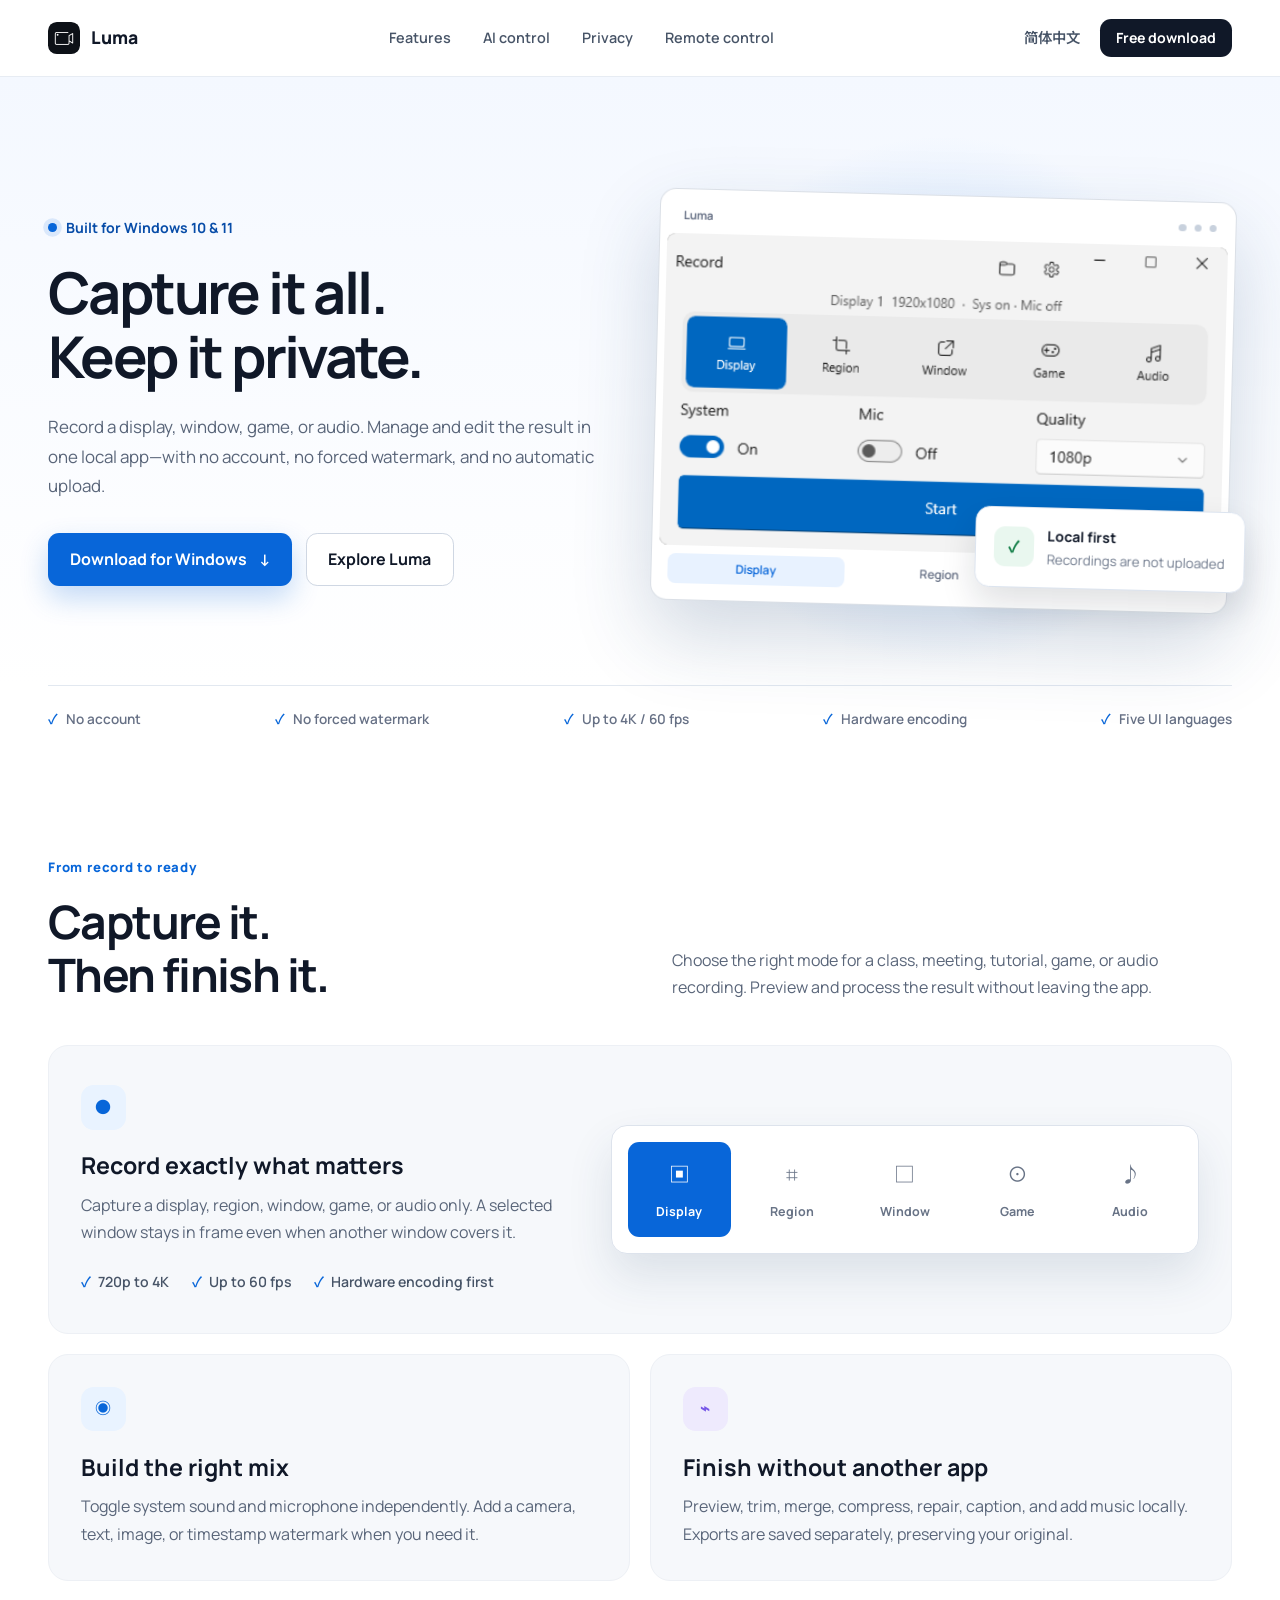
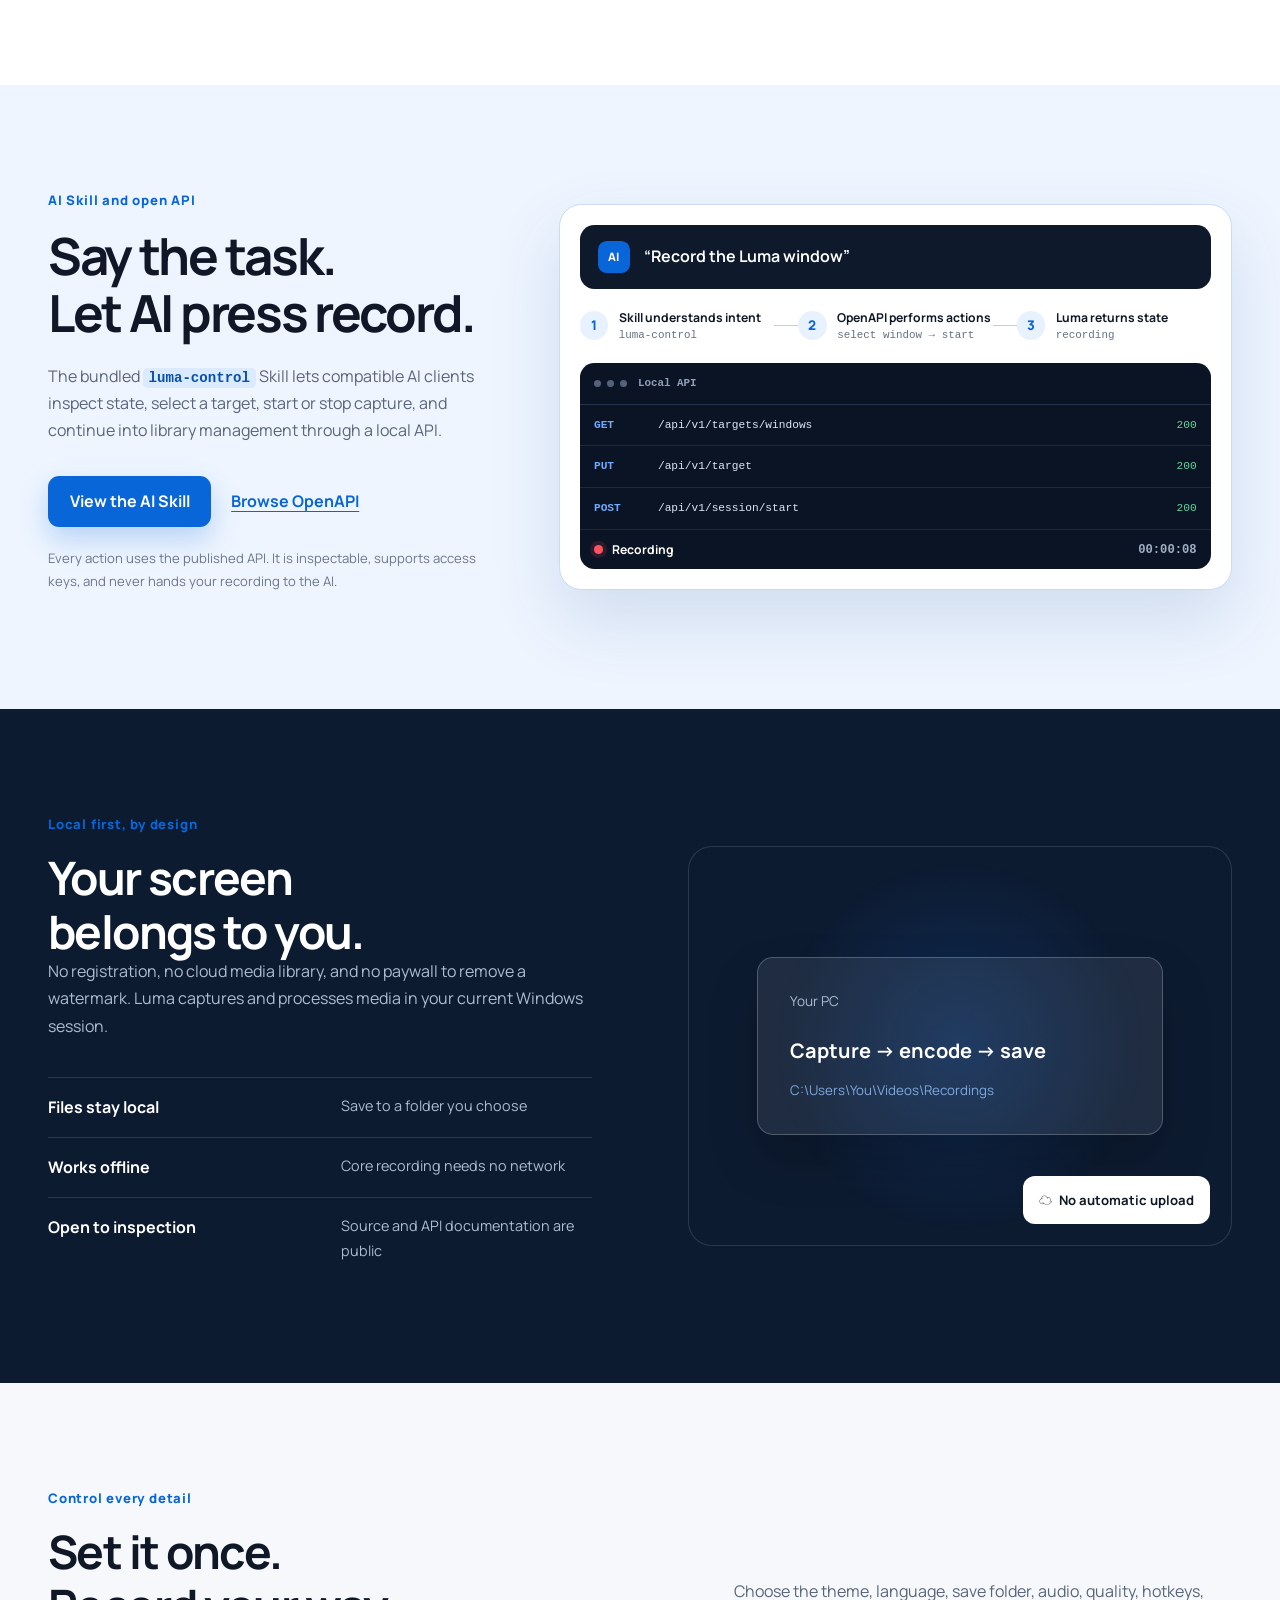
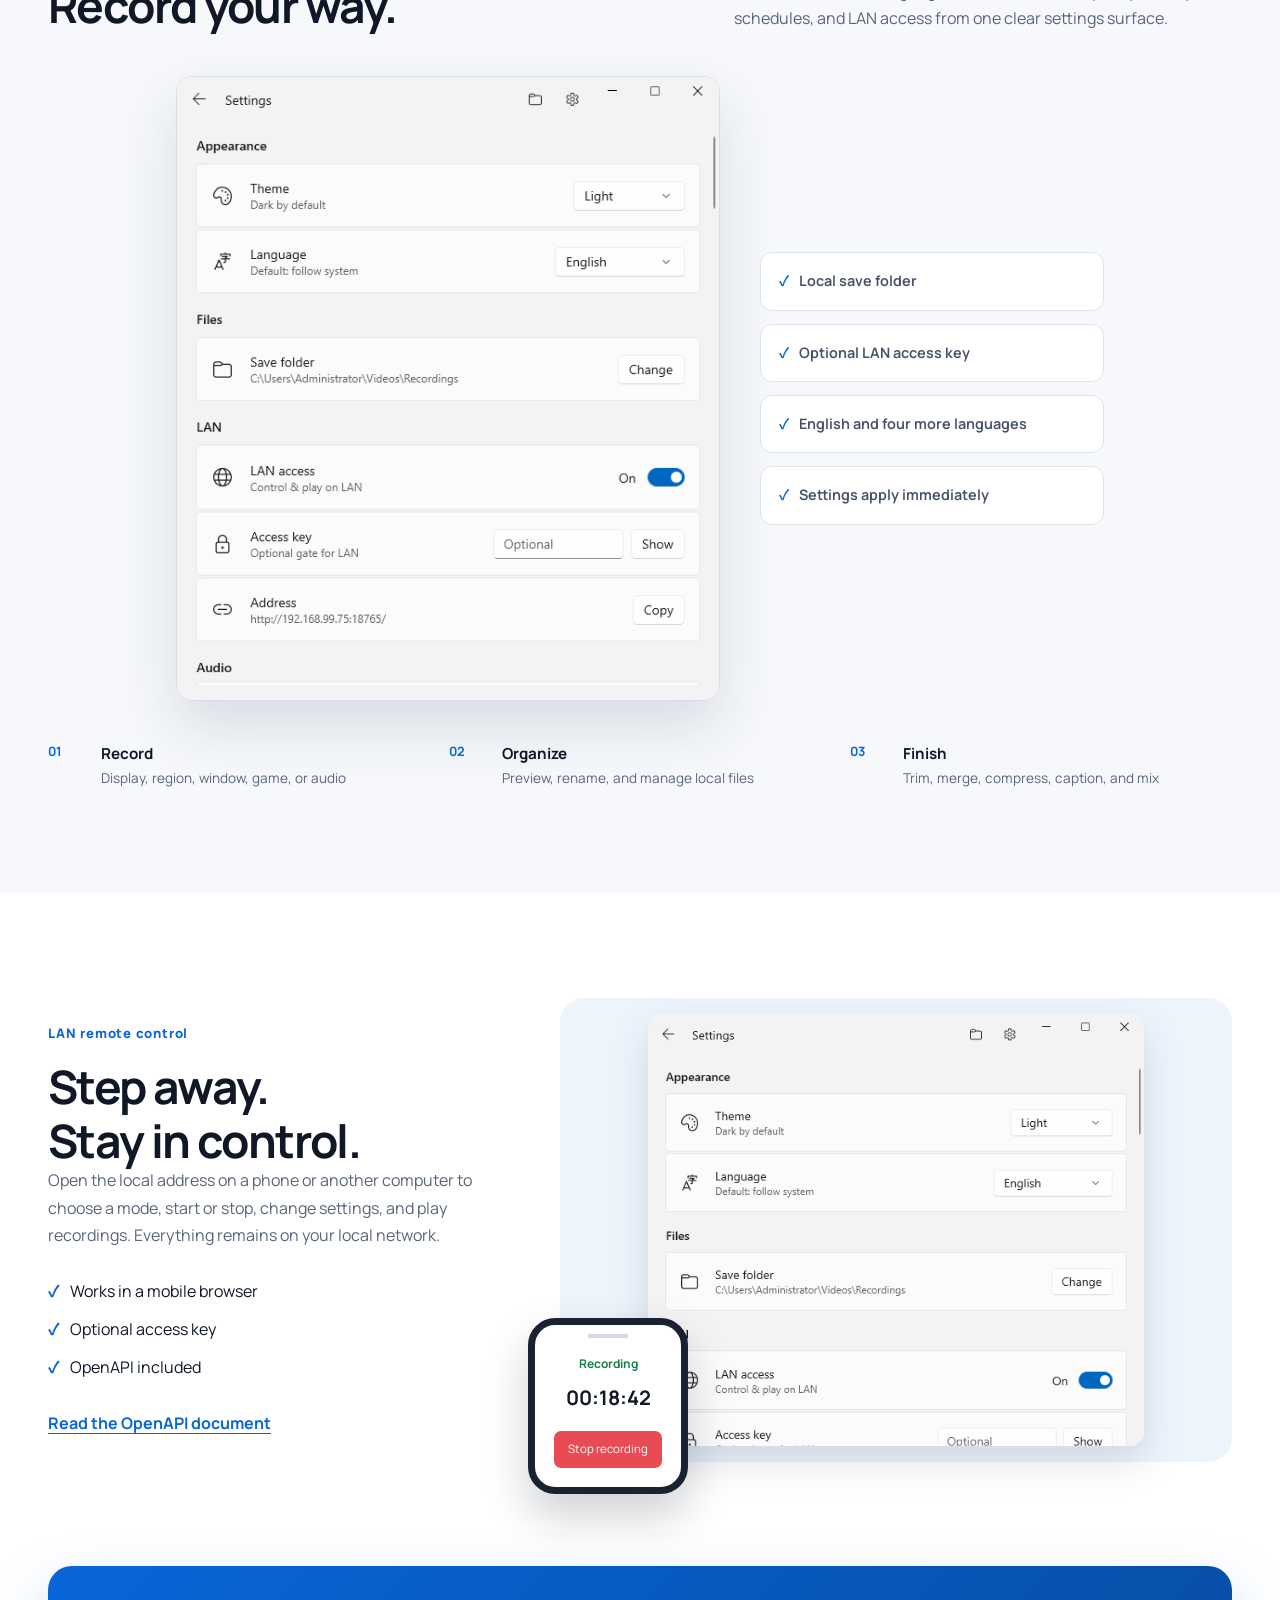
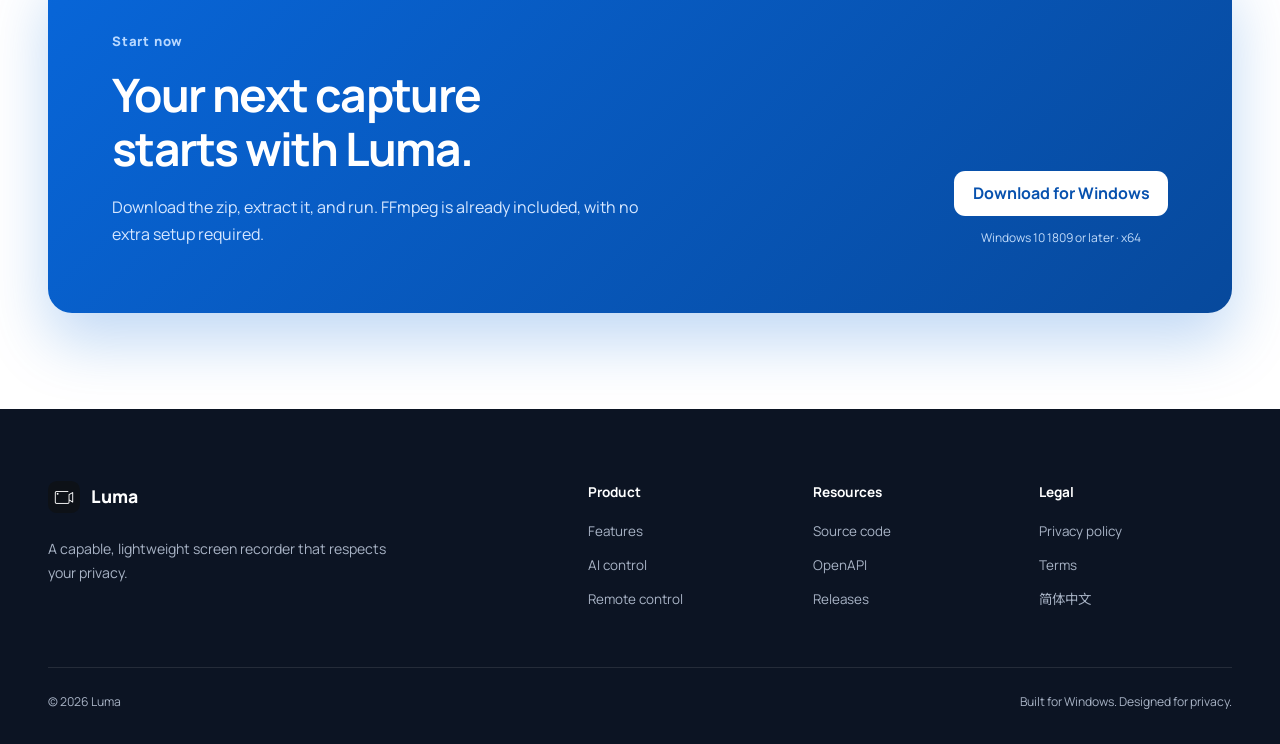
==== commit 363b32db: "Host Skill and OpenAPI docs on product site" ====
--- a/index.html
+++ b/index.html
@@ -30,7 +30,7 @@
     </div></section>
 
     <section class="section ai-section" id="ai-control"><div class="wrap ai-grid">
-      <div class="ai-copy"><p class="kicker">AI Skill 与开放接口</p><h2><span>一句话，</span><span>让 AI 开始录制。</span></h2><p>随产品提供的 <code>luma-control</code> Skill，让兼容 Skill 的 AI 通过本机接口读取状态、选择目标、开始或停止录制，并继续整理片库。</p><div class="ai-links"><a class="button button-primary" href="https://github.com/flydmonkey/luma/tree/master/.cursor/skills/luma-control">查看 AI Skill</a><a class="text-link" href="https://github.com/flydmonkey/luma/blob/master/docs/openapi/openapi.json">浏览 OpenAPI</a></div><p class="ai-note">每个动作都走已公开的 API；可验证、可鉴权，也不会把录制内容交给 AI。</p></div>
+      <div class="ai-copy"><p class="kicker">AI Skill 与开放接口</p><h2><span>一句话，</span><span>让 AI 开始录制。</span></h2><p>随产品提供的 <code>luma-control</code> Skill，让兼容 Skill 的 AI 通过本机接口读取状态、选择目标、开始或停止录制，并继续整理片库。</p><div class="ai-links"><a class="button button-primary" href="./skill/">查看 AI Skill</a><a class="text-link" href="./api/">浏览 OpenAPI</a></div><p class="ai-note">每个动作都走已公开的 API；可验证、可鉴权，也不会把录制内容交给 AI。</p></div>
       <div class="ai-demo" aria-label="AI 通过 Skill 控制 Luma 的流程"><div class="prompt-card"><span>AI</span><p>“录制 Luma 窗口”</p></div><div class="automation-track"><div class="ai-step step-one"><small>1</small><div><b>Skill 理解意图</b><code>luma-control</code></div></div><div class="track-line"></div><div class="ai-step step-two"><small>2</small><div><b>OpenAPI 执行动作</b><code>选择窗口 → 开始</code></div></div><div class="track-line"></div><div class="ai-step step-three"><small>3</small><div><b>Luma 返回状态</b><code>recording</code></div></div></div><div class="api-console"><div class="console-title"><span></span><span></span><span></span><b>本机接口</b></div><div class="console-line"><i>GET</i><code>/api/v1/targets/windows</code><em>200</em></div><div class="console-line"><i>PUT</i><code>/api/v1/target</code><em>200</em></div><div class="console-line"><i>POST</i><code>/api/v1/session/start</code><em>200</em></div><div class="record-result"><span></span><b>正在录制</b><time>00:00:08</time></div></div></div>
     </div></section>
 
@@ -41,10 +41,10 @@
 
     <section class="section library-section"><div class="wrap split-heading"><div><p class="kicker">本机片库</p><h2>录完，就在这里继续。</h2></div><p>每段录制自动进入片库。预览内容、查看时长、整理文件，再用内置工具快速交付。</p></div><div class="app-frame"><div class="frame-bar"><span>我的视频</span><div>—　□　×</div></div><img src="./images/library-zh.png" width="744" height="712" alt="Luma 本机视频片库"></div><div class="wrap workflow"><div><b>01</b><strong>录制</strong><span>屏幕、区域、窗口、游戏或声音</span></div><div><b>02</b><strong>整理</strong><span>预览、重命名和管理本地文件</span></div><div><b>03</b><strong>处理</strong><span>剪切、合并、压缩、字幕与配乐</span></div></div></section>
 
-    <section class="section remote-section" id="remote"><div class="wrap remote-grid"><div class="remote-copy"><p class="kicker">局域网远程控制</p><h2>离开电脑，<br>录制仍在掌控中。</h2><p>用手机或另一台电脑打开本机地址，就能远程选择模式、开始或停止、调整设置并回放。所有操作只在同一局域网中完成。</p><div class="remote-points"><span>手机浏览器直接使用</span><span>访问密钥保护</span><span>提供 OpenAPI</span></div><a class="text-link" href="https://github.com/flydmonkey/luma/blob/master/docs/openapi/openapi.json">查看 OpenAPI 文档</a></div><div class="remote-demo settings-demo"><div class="settings-crop"><img src="./images/settings-lan-zh.png" width="584" height="671" alt="Luma 中文局域网设置"></div><div class="phone"><div class="phone-top"></div><strong>录制中</strong><b>00:18:42</b><button type="button" tabindex="-1">停止录制</button></div></div></div></section>
+    <section class="section remote-section" id="remote"><div class="wrap remote-grid"><div class="remote-copy"><p class="kicker">局域网远程控制</p><h2>离开电脑，<br>录制仍在掌控中。</h2><p>用手机或另一台电脑打开本机地址，就能远程选择模式、开始或停止、调整设置并回放。所有操作只在同一局域网中完成。</p><div class="remote-points"><span>手机浏览器直接使用</span><span>访问密钥保护</span><span>提供 OpenAPI</span></div><a class="text-link" href="./api/">查看 OpenAPI 文档</a></div><div class="remote-demo settings-demo"><div class="settings-crop"><img src="./images/settings-lan-zh.png" width="584" height="671" alt="Luma 中文局域网设置"></div><div class="phone"><div class="phone-top"></div><strong>录制中</strong><b>00:18:42</b><button type="button" tabindex="-1">停止录制</button></div></div></div></section>
 
     <section class="download-section" id="download"><div class="wrap download-card"><div><p class="kicker">现在开始</p><h2>下一段画面，<br>交给 Luma。</h2><p>下载压缩包，解压后即可运行。FFmpeg 已随包提供，无需额外配置。</p></div><div class="download-actions"><a class="button button-white" href="https://github.com/flydmonkey/luma/releases/latest">免费下载 Windows 版</a><span>Windows 10 1809 或更高版本 · x64</span></div></div></section>
   </main>
-  <footer class="site-footer"><div class="wrap footer-grid"><div><a class="brand footer-brand" href="./"><img src="./images/icon.png" alt=""><span>Luma</span></a><p>轻量、完整、尊重隐私的 Windows 录屏工具。</p></div><div class="footer-links"><div><strong>产品</strong><a href="#features">产品功能</a><a href="#privacy">隐私设计</a><a href="#remote">远程控制</a></div><div><strong>资源</strong><a href="https://github.com/flydmonkey/luma">源代码</a><a href="https://github.com/flydmonkey/luma/blob/master/docs/openapi/openapi.json">OpenAPI</a><a href="https://github.com/flydmonkey/luma/releases/latest">版本发布</a></div><div><strong>法律</strong><a href="./legal/zh-Hans/privacy.html">隐私协议</a><a href="./legal/zh-Hans/terms.html">使用条款</a><a href="./en/">English</a></div></div></div><div class="wrap copyright"><span>© 2026 Luma</span><span>为 Windows 而生，也为你的隐私而生。</span></div></footer>
+  <footer class="site-footer"><div class="wrap footer-grid"><div><a class="brand footer-brand" href="./"><img src="./images/icon.png" alt=""><span>Luma</span></a><p>轻量、完整、尊重隐私的 Windows 录屏工具。</p></div><div class="footer-links"><div><strong>产品</strong><a href="#features">产品功能</a><a href="#privacy">隐私设计</a><a href="#remote">远程控制</a></div><div><strong>资源</strong><a href="https://github.com/flydmonkey/luma">源代码</a><a href="./api/">OpenAPI</a><a href="https://github.com/flydmonkey/luma/releases/latest">版本发布</a></div><div><strong>法律</strong><a href="./legal/zh-Hans/privacy.html">隐私协议</a><a href="./legal/zh-Hans/terms.html">使用条款</a><a href="./en/">English</a></div></div></div><div class="wrap copyright"><span>© 2026 Luma</span><span>为 Windows 而生，也为你的隐私而生。</span></div></footer>
   <script src="./js/site.js"></script>
 </body></html>
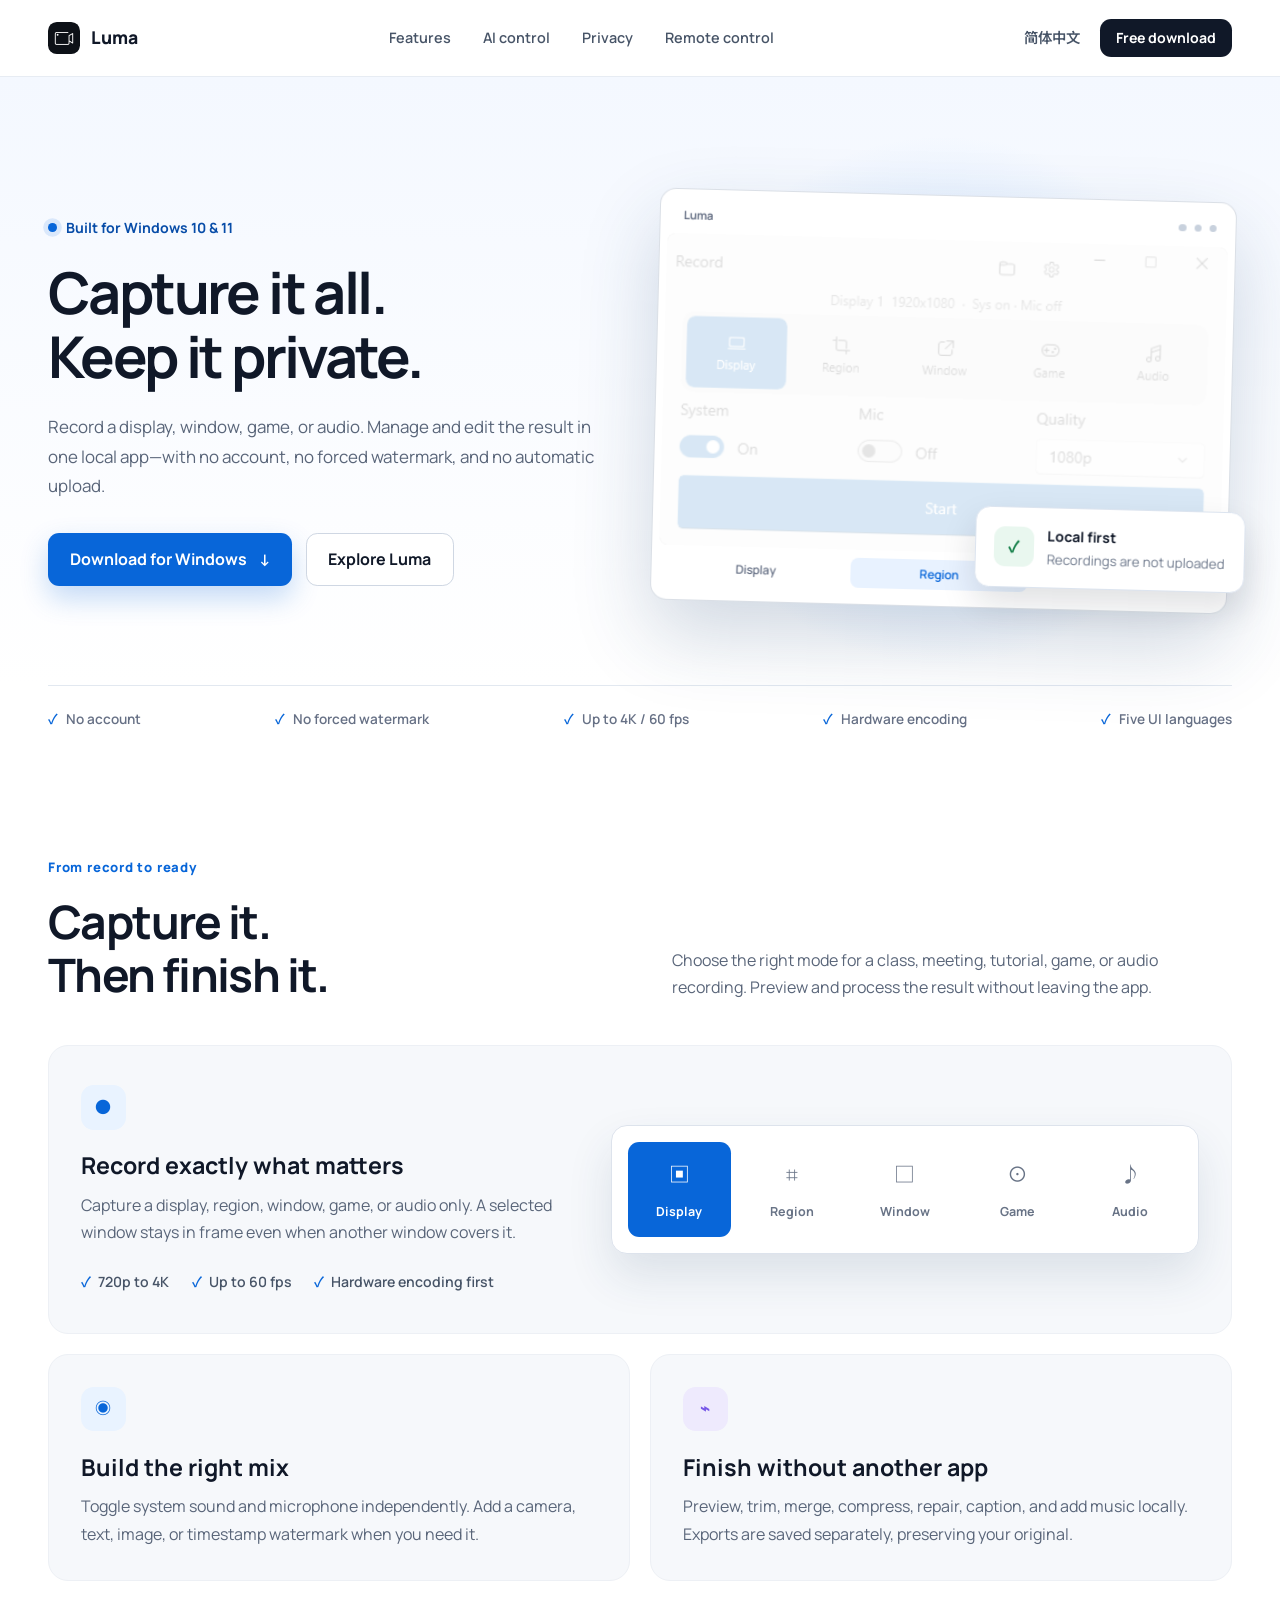
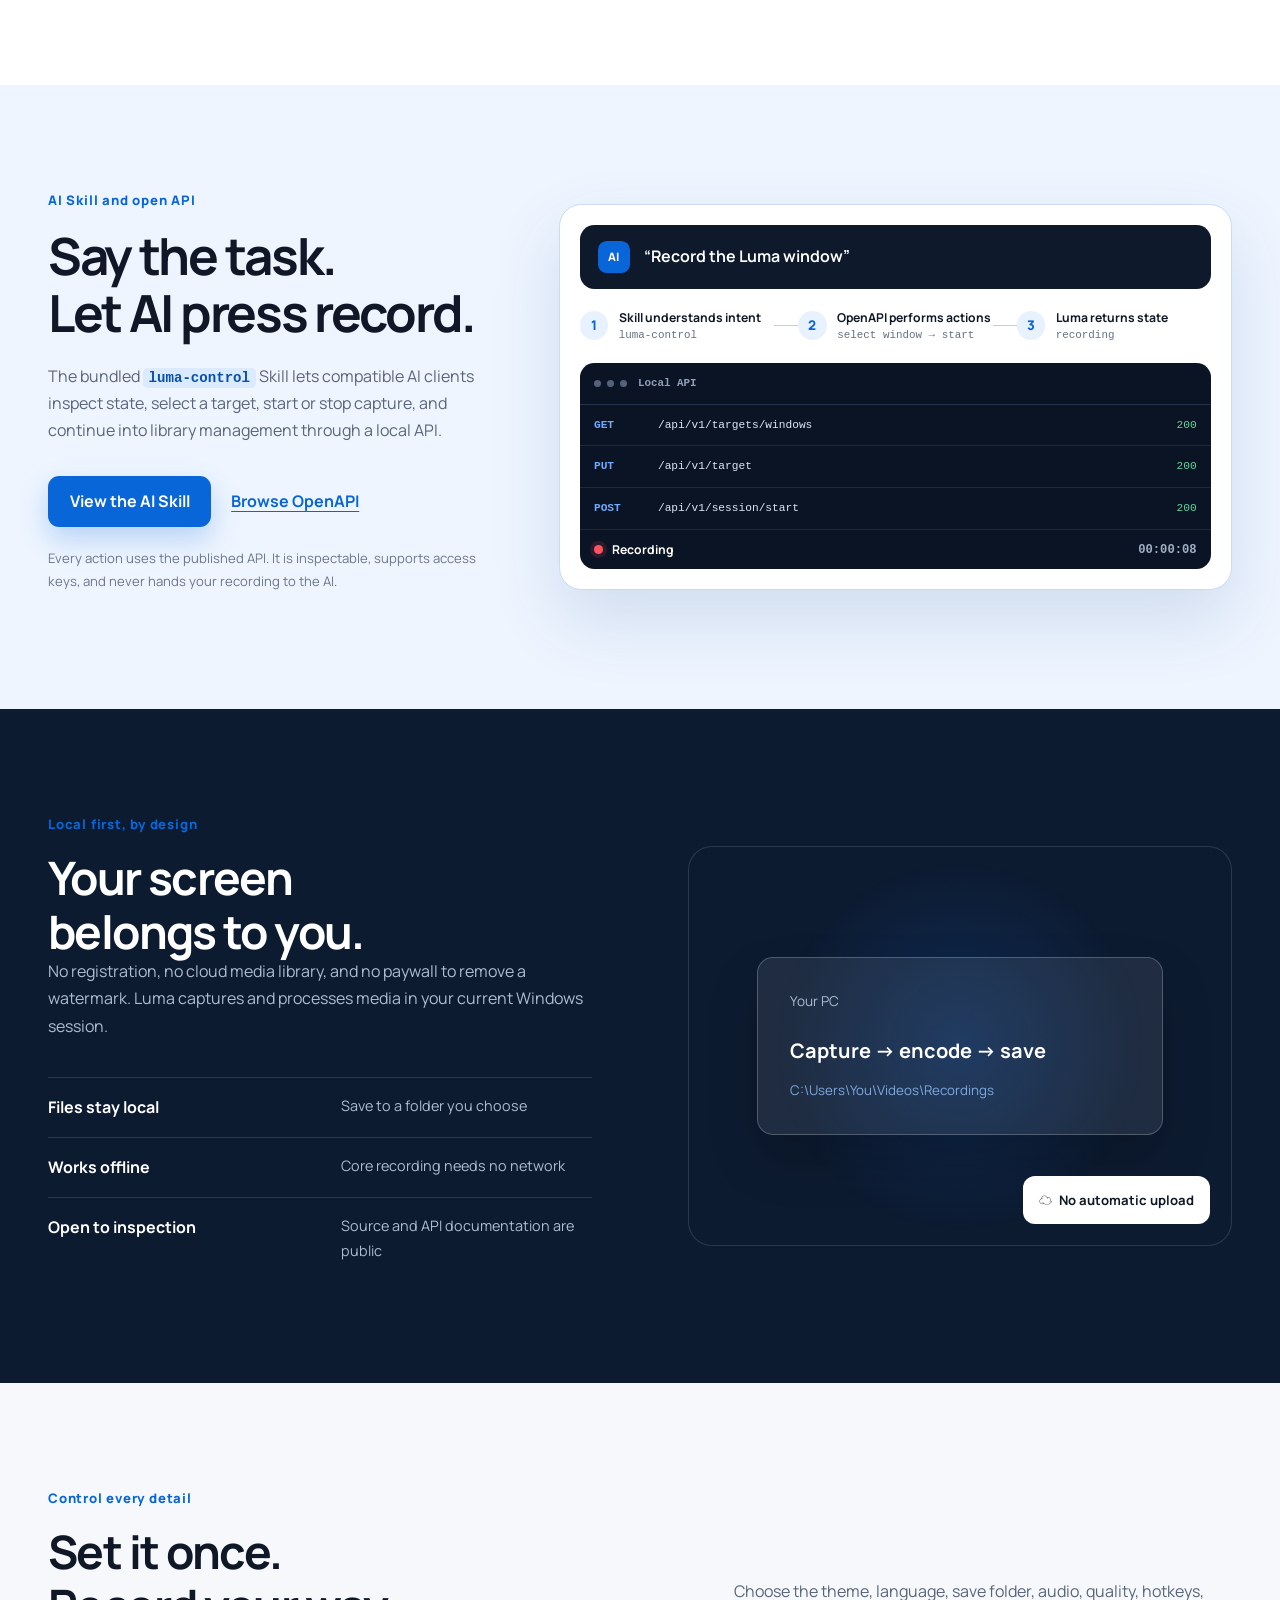
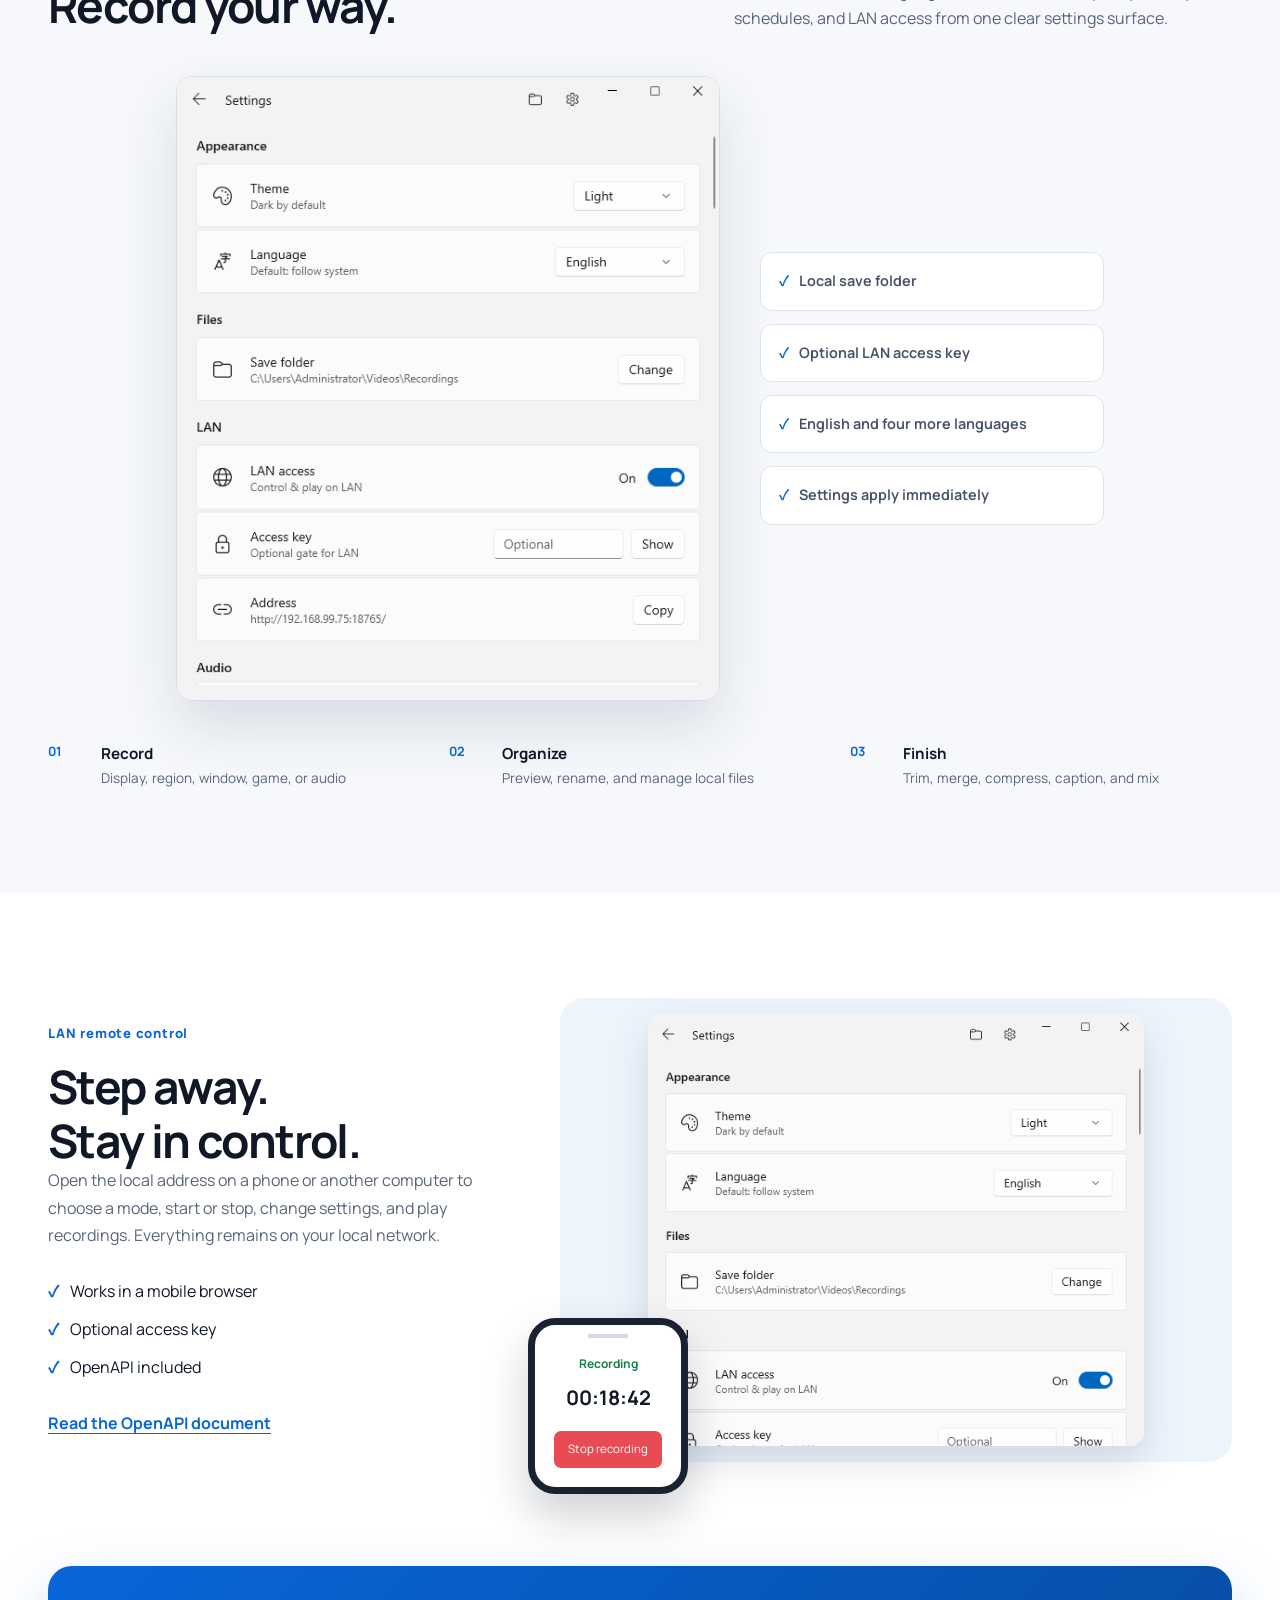
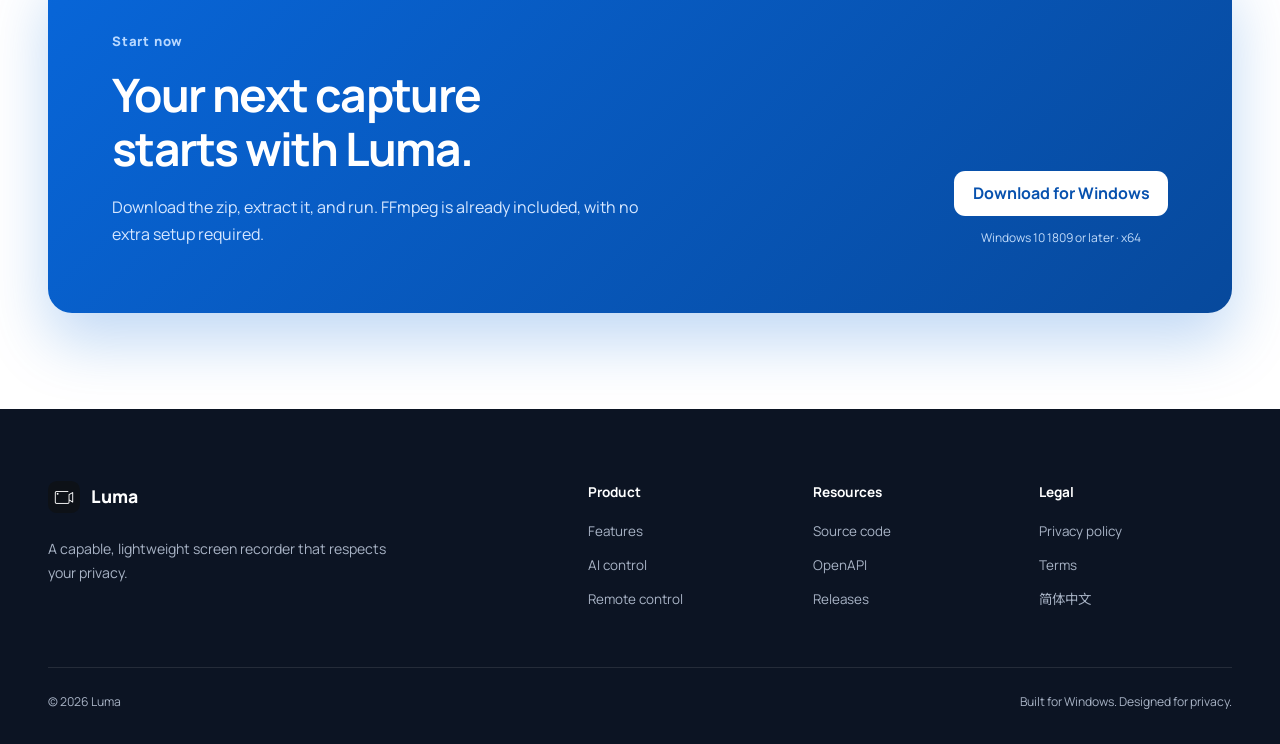
==== commit 25314c00: "Serve English homepage from site root" ====
--- a/index.html
+++ b/index.html
@@ -1,50 +1,19 @@
 <!doctype html>
-<html lang="zh-Hans">
-<head>
-  <meta charset="utf-8"><meta name="viewport" content="width=device-width, initial-scale=1">
-  <title>Luma — Windows 本地录屏软件</title>
-  <meta name="description" content="轻量、完整的 Windows 本地录屏软件。录屏幕、窗口、游戏和声音，无需登录，文件留在本机。">
-  <script src="./js/language.js"></script>
-  <link rel="icon" href="./images/icon.png"><link rel="preconnect" href="https://fonts.googleapis.com"><link rel="preconnect" href="https://fonts.gstatic.com" crossorigin>
-  <link href="https://fonts.googleapis.com/css2?family=Manrope:wght@500;600;700;800&family=Noto+Sans+SC:wght@400;500;600;700;800&display=swap" rel="stylesheet"><link rel="stylesheet" href="./css/site.css"><link rel="stylesheet" href="./css/experience.css">
-</head>
-<body>
-  <header class="site-header"><div class="wrap nav-shell">
-    <a class="brand" href="./" aria-label="Luma 首页"><img src="./images/icon.png" alt=""><span>Luma</span></a>
-    <nav class="nav" aria-label="主导航"><a href="#features">产品功能</a><a href="#ai-control">AI 控制</a><a href="#privacy">隐私设计</a><a href="#remote">远程控制</a></nav>
-    <div class="nav-actions"><a class="lang" href="./en/" data-language="en">English</a><a class="button button-small" href="https://github.com/flydmonkey/luma/releases/latest">免费下载</a></div>
-  </div></header>
-  <main>
-    <section class="hero"><div class="wrap hero-grid">
-      <div class="hero-copy"><div class="platform"><span></span> 为 Windows 10 / 11 打造</div><h1><span>录下重要时刻，</span><span>隐私留在本机。</span></h1><p class="hero-lead">从屏幕、窗口到游戏和声音，一套本地工具完成录制、管理与简单剪辑。无需账号，没有强制水印，素材始终由你掌控。</p><div class="hero-actions"><a class="button button-primary" href="https://github.com/flydmonkey/luma/releases/latest">下载 Windows 版 <span aria-hidden="true">↓</span></a><a class="button button-secondary" href="#features">了解产品</a></div></div>
-      <div class="product-stage" data-demo-root><div class="stage-glow"></div><div class="window-card"><div class="window-top"><span>Luma</span><i></i><i></i><i></i></div><img data-demo-image src="./images/record-display-zh.png" width="504" height="280" alt="Luma 显示器录制模式"><div class="demo-tabs" role="tablist" aria-label="切换录制模式"><button class="active" type="button" role="tab" aria-selected="true" data-src="./images/record-display-zh.png" data-alt="Luma 显示器录制模式">显示器</button><button type="button" role="tab" aria-selected="false" data-src="./images/record-region-zh.png" data-alt="Luma 区域录制模式">区域</button><button type="button" role="tab" aria-selected="false" data-src="./images/record-window-zh.png" data-alt="Luma 窗口录制模式">窗口</button></div></div><div class="privacy-chip"><span class="shield">✓</span><strong>本地优先</strong><small>录制文件默认不上传</small></div></div>
-    </div><div class="wrap trust-row" aria-label="产品特点"><span>无账号</span><span>无强制水印</span><span>最高 4K / 60 fps</span><span>硬件编码</span><span>五种界面语言</span></div></section>
+<html lang="en"><head><meta charset="utf-8"><meta name="viewport" content="width=device-width,initial-scale=1"><base href="./en/"><title>Luma — Local screen recording for Windows</title><meta name="description" content="A capable, private screen recorder for Windows. Capture displays, windows, games, and audio without an account or forced watermark."><script src="../js/language.js"></script><link rel="icon" href="../images/icon.png"><link rel="preconnect" href="https://fonts.googleapis.com"><link rel="preconnect" href="https://fonts.gstatic.com" crossorigin><link href="https://fonts.googleapis.com/css2?family=Manrope:wght@500;600;700;800&family=Noto+Sans+SC:wght@400;500;600;700;800&display=swap" rel="stylesheet"><link rel="stylesheet" href="../css/site.css"><link rel="stylesheet" href="../css/experience.css"></head>
+<body><header class="site-header"><div class="wrap nav-shell"><a class="brand" href="../"><img src="../images/icon.png" alt=""><span>Luma</span></a><nav class="nav" aria-label="Main navigation"><a href="#features">Features</a><a href="#ai-control">AI control</a><a href="#privacy">Privacy</a><a href="#remote">Remote control</a></nav><div class="nav-actions"><a class="lang" href="../cn/" data-language="zh-Hans">简体中文</a><a class="button button-small" href="https://github.com/flydmonkey/luma/releases/latest">Free download</a></div></div></header>
+<main>
+  <section class="hero"><div class="wrap hero-grid"><div class="hero-copy"><div class="platform"><span></span> Built for Windows 10 &amp; 11</div><h1><span>Capture it all.</span><span>Keep it private.</span></h1><p class="hero-lead">Record a display, window, game, or audio. Manage and edit the result in one local app—with no account, no forced watermark, and no automatic upload.</p><div class="hero-actions"><a class="button button-primary" href="https://github.com/flydmonkey/luma/releases/latest">Download for Windows <span>↓</span></a><a class="button button-secondary" href="#features">Explore Luma</a></div></div><div class="product-stage" data-demo-root><div class="stage-glow"></div><div class="window-card"><div class="window-top"><span>Luma</span><i></i><i></i><i></i></div><img data-demo-image src="../images/record-display-en.png" width="504" height="280" alt="Luma display capture mode"><div class="demo-tabs" role="tablist" aria-label="Choose capture mode"><button class="active" type="button" role="tab" aria-selected="true" data-src="../images/record-display-en.png" data-alt="Luma display capture mode">Display</button><button type="button" role="tab" aria-selected="false" data-src="../images/record-region-en.png" data-alt="Luma region capture mode">Region</button><button type="button" role="tab" aria-selected="false" data-src="../images/record-window-en.png" data-alt="Luma window capture mode">Window</button></div></div><div class="privacy-chip"><span class="shield">✓</span><strong>Local first</strong><small>Recordings are not uploaded</small></div></div></div><div class="wrap trust-row"><span>No account</span><span>No forced watermark</span><span>Up to 4K / 60 fps</span><span>Hardware encoding</span><span>Five UI languages</span></div></section>
 
-    <section class="section capability-section" id="features"><div class="wrap">
-      <div class="section-heading"><p class="kicker">从按下录制，到拿到成片</p><h2>不只录下来，<br>还帮你整理好。</h2><p>课程、会议、教程、游戏或纯音频，都有合适的录制方式。结束后直接在本机预览和处理。</p></div>
-      <div class="capability-grid">
-        <article class="feature feature-wide"><div class="feature-copy"><span class="icon-tile">●</span><h3>想录什么，就选什么</h3><p>显示器、区域、窗口、游戏、纯音频五种模式。指定窗口被遮挡时，画面仍然跟着它。</p><ul><li>720p 至 4K</li><li>最高 60 fps</li><li>硬件编码优先</li></ul></div><div class="mode-strip"><span class="active">▣<b>显示器</b></span><span>⌗<b>区域</b></span><span>□<b>窗口</b></span><span>⊙<b>游戏</b></span><span>♪<b>录音</b></span></div></article>
-        <article class="feature"><span class="icon-tile blue">◉</span><h3>声音与画面，自由组合</h3><p>系统声和麦克风可以分别开关。再加上摄像头、文字、图片或时间戳水印，一次录出完整内容。</p></article>
-        <article class="feature"><span class="icon-tile violet">⌁</span><h3>简单后期，不用换软件</h3><p>预览、剪切、合并、压缩、修复、字幕和背景音乐都在本机完成，默认另存，不破坏原片。</p></article>
-      </div>
-    </div></section>
+  <section class="section capability-section" id="features"><div class="wrap"><div class="section-heading"><p class="kicker">From record to ready</p><h2>Capture it.<br>Then finish it.</h2><p>Choose the right mode for a class, meeting, tutorial, game, or audio recording. Preview and process the result without leaving the app.</p></div><div class="capability-grid"><article class="feature feature-wide"><div><span class="icon-tile">●</span><h3>Record exactly what matters</h3><p>Capture a display, region, window, game, or audio only. A selected window stays in frame even when another window covers it.</p><ul><li>720p to 4K</li><li>Up to 60 fps</li><li>Hardware encoding first</li></ul></div><div class="mode-strip"><span class="active">▣<b>Display</b></span><span>⌗<b>Region</b></span><span>□<b>Window</b></span><span>⊙<b>Game</b></span><span>♪<b>Audio</b></span></div></article><article class="feature"><span class="icon-tile blue">◉</span><h3>Build the right mix</h3><p>Toggle system sound and microphone independently. Add a camera, text, image, or timestamp watermark when you need it.</p></article><article class="feature"><span class="icon-tile violet">⌁</span><h3>Finish without another app</h3><p>Preview, trim, merge, compress, repair, caption, and add music locally. Exports are saved separately, preserving your original.</p></article></div></div></section>
 
-    <section class="section ai-section" id="ai-control"><div class="wrap ai-grid">
-      <div class="ai-copy"><p class="kicker">AI Skill 与开放接口</p><h2><span>一句话，</span><span>让 AI 开始录制。</span></h2><p>随产品提供的 <code>luma-control</code> Skill，让兼容 Skill 的 AI 通过本机接口读取状态、选择目标、开始或停止录制，并继续整理片库。</p><div class="ai-links"><a class="button button-primary" href="./skill/">查看 AI Skill</a><a class="text-link" href="./api/">浏览 OpenAPI</a></div><p class="ai-note">每个动作都走已公开的 API；可验证、可鉴权，也不会把录制内容交给 AI。</p></div>
-      <div class="ai-demo" aria-label="AI 通过 Skill 控制 Luma 的流程"><div class="prompt-card"><span>AI</span><p>“录制 Luma 窗口”</p></div><div class="automation-track"><div class="ai-step step-one"><small>1</small><div><b>Skill 理解意图</b><code>luma-control</code></div></div><div class="track-line"></div><div class="ai-step step-two"><small>2</small><div><b>OpenAPI 执行动作</b><code>选择窗口 → 开始</code></div></div><div class="track-line"></div><div class="ai-step step-three"><small>3</small><div><b>Luma 返回状态</b><code>recording</code></div></div></div><div class="api-console"><div class="console-title"><span></span><span></span><span></span><b>本机接口</b></div><div class="console-line"><i>GET</i><code>/api/v1/targets/windows</code><em>200</em></div><div class="console-line"><i>PUT</i><code>/api/v1/target</code><em>200</em></div><div class="console-line"><i>POST</i><code>/api/v1/session/start</code><em>200</em></div><div class="record-result"><span></span><b>正在录制</b><time>00:00:08</time></div></div></div>
-    </div></section>
+  <section class="section ai-section" id="ai-control"><div class="wrap ai-grid"><div class="ai-copy"><p class="kicker">AI Skill and open API</p><h2>Say the task.<br>Let AI press record.</h2><p>The bundled <code>luma-control</code> Skill lets compatible AI clients inspect state, select a target, start or stop capture, and continue into library management through a local API.</p><div class="ai-links"><a class="button button-primary" href="../skill/">View the AI Skill</a><a class="text-link" href="../api/">Browse OpenAPI</a></div><p class="ai-note">Every action uses the published API. It is inspectable, supports access keys, and never hands your recording to the AI.</p></div><div class="ai-demo" aria-label="AI controlling Luma through its Skill"><div class="prompt-card"><span>AI</span><p>“Record the Luma window”</p></div><div class="automation-track"><div class="ai-step step-one"><small>1</small><div><b>Skill understands intent</b><code>luma-control</code></div></div><div class="track-line"></div><div class="ai-step step-two"><small>2</small><div><b>OpenAPI performs actions</b><code>select window → start</code></div></div><div class="track-line"></div><div class="ai-step step-three"><small>3</small><div><b>Luma returns state</b><code>recording</code></div></div></div><div class="api-console"><div class="console-title"><span></span><span></span><span></span><b>Local API</b></div><div class="console-line"><i>GET</i><code>/api/v1/targets/windows</code><em>200</em></div><div class="console-line"><i>PUT</i><code>/api/v1/target</code><em>200</em></div><div class="console-line"><i>POST</i><code>/api/v1/session/start</code><em>200</em></div><div class="record-result"><span></span><b>Recording</b><time>00:00:08</time></div></div></div></div></section>
 
-    <section class="section privacy-section" id="privacy"><div class="wrap privacy-grid">
-      <div class="privacy-copy"><p class="kicker">本地优先，不是口号</p><h2>你的画面，<br>只属于你。</h2><p>没有注册流程，没有云端素材库，也没有为了去水印而设置的付费门槛。Luma 在当前 Windows 会话中完成采集和处理。</p><div class="checks"><div><b>文件留在本机</b><span>保存到你指定的文件夹</span></div><div><b>不依赖网络</b><span>核心录制功能离线可用</span></div><div><b>代码公开可审查</b><span>源代码与接口文档公开</span></div></div></div>
-      <div class="privacy-visual" aria-label="本地录制流程"><div class="device"><span>你的电脑</span><strong>录制 → 编码 → 保存</strong><small>C:\Users\你\Videos\Recordings</small></div><div class="blocked-cloud"><span>☁</span><b>不会自动上传</b></div></div>
-    </div></section>
+  <section class="section privacy-section" id="privacy"><div class="wrap privacy-grid"><div class="privacy-copy"><p class="kicker">Local first, by design</p><h2>Your screen<br>belongs to you.</h2><p>No registration, no cloud media library, and no paywall to remove a watermark. Luma captures and processes media in your current Windows session.</p><div class="checks"><div><b>Files stay local</b><span>Save to a folder you choose</span></div><div><b>Works offline</b><span>Core recording needs no network</span></div><div><b>Open to inspection</b><span>Source and API documentation are public</span></div></div></div><div class="privacy-visual"><div class="device"><span>Your PC</span><strong>Capture → encode → save</strong><small>C:\Users\You\Videos\Recordings</small></div><div class="blocked-cloud"><span>☁</span><b>No automatic upload</b></div></div></div></section>
 
-    <section class="section library-section"><div class="wrap split-heading"><div><p class="kicker">本机片库</p><h2>录完，就在这里继续。</h2></div><p>每段录制自动进入片库。预览内容、查看时长、整理文件，再用内置工具快速交付。</p></div><div class="app-frame"><div class="frame-bar"><span>我的视频</span><div>—　□　×</div></div><img src="./images/library-zh.png" width="744" height="712" alt="Luma 本机视频片库"></div><div class="wrap workflow"><div><b>01</b><strong>录制</strong><span>屏幕、区域、窗口、游戏或声音</span></div><div><b>02</b><strong>整理</strong><span>预览、重命名和管理本地文件</span></div><div><b>03</b><strong>处理</strong><span>剪切、合并、压缩、字幕与配乐</span></div></div></section>
+  <section class="section library-section"><div class="wrap split-heading"><div><p class="kicker">Control every detail</p><h2>Set it once.<br>Record your way.</h2></div><p>Choose the theme, language, save folder, audio, quality, hotkeys, schedules, and LAN access from one clear settings surface.</p></div><div class="settings-showcase"><img src="../images/settings-lan-en.png" width="584" height="671" alt="Luma settings in English"><div class="settings-callouts"><span>Local save folder</span><span>Optional LAN access key</span><span>English and four more languages</span><span>Settings apply immediately</span></div></div><div class="wrap workflow"><div><b>01</b><strong>Record</strong><span>Display, region, window, game, or audio</span></div><div><b>02</b><strong>Organize</strong><span>Preview, rename, and manage local files</span></div><div><b>03</b><strong>Finish</strong><span>Trim, merge, compress, caption, and mix</span></div></div></section>
 
-    <section class="section remote-section" id="remote"><div class="wrap remote-grid"><div class="remote-copy"><p class="kicker">局域网远程控制</p><h2>离开电脑，<br>录制仍在掌控中。</h2><p>用手机或另一台电脑打开本机地址，就能远程选择模式、开始或停止、调整设置并回放。所有操作只在同一局域网中完成。</p><div class="remote-points"><span>手机浏览器直接使用</span><span>访问密钥保护</span><span>提供 OpenAPI</span></div><a class="text-link" href="./api/">查看 OpenAPI 文档</a></div><div class="remote-demo settings-demo"><div class="settings-crop"><img src="./images/settings-lan-zh.png" width="584" height="671" alt="Luma 中文局域网设置"></div><div class="phone"><div class="phone-top"></div><strong>录制中</strong><b>00:18:42</b><button type="button" tabindex="-1">停止录制</button></div></div></div></section>
+  <section class="section remote-section" id="remote"><div class="wrap remote-grid"><div class="remote-copy"><p class="kicker">LAN remote control</p><h2>Step away.<br>Stay in control.</h2><p>Open the local address on a phone or another computer to choose a mode, start or stop, change settings, and play recordings. Everything remains on your local network.</p><div class="remote-points"><span>Works in a mobile browser</span><span>Optional access key</span><span>OpenAPI included</span></div><a class="text-link" href="../api/">Read the OpenAPI document</a></div><div class="remote-demo settings-demo"><div class="settings-crop"><img src="../images/settings-lan-en.png" width="584" height="671" alt="Luma LAN settings in English"></div><div class="phone"><div class="phone-top"></div><strong>Recording</strong><b>00:18:42</b><button type="button" tabindex="-1">Stop recording</button></div></div></div></section>
 
-    <section class="download-section" id="download"><div class="wrap download-card"><div><p class="kicker">现在开始</p><h2>下一段画面，<br>交给 Luma。</h2><p>下载压缩包，解压后即可运行。FFmpeg 已随包提供，无需额外配置。</p></div><div class="download-actions"><a class="button button-white" href="https://github.com/flydmonkey/luma/releases/latest">免费下载 Windows 版</a><span>Windows 10 1809 或更高版本 · x64</span></div></div></section>
-  </main>
-  <footer class="site-footer"><div class="wrap footer-grid"><div><a class="brand footer-brand" href="./"><img src="./images/icon.png" alt=""><span>Luma</span></a><p>轻量、完整、尊重隐私的 Windows 录屏工具。</p></div><div class="footer-links"><div><strong>产品</strong><a href="#features">产品功能</a><a href="#privacy">隐私设计</a><a href="#remote">远程控制</a></div><div><strong>资源</strong><a href="https://github.com/flydmonkey/luma">源代码</a><a href="./api/">OpenAPI</a><a href="https://github.com/flydmonkey/luma/releases/latest">版本发布</a></div><div><strong>法律</strong><a href="./legal/zh-Hans/privacy.html">隐私协议</a><a href="./legal/zh-Hans/terms.html">使用条款</a><a href="./en/">English</a></div></div></div><div class="wrap copyright"><span>© 2026 Luma</span><span>为 Windows 而生，也为你的隐私而生。</span></div></footer>
-  <script src="./js/site.js"></script>
-</body></html>
+  <section class="download-section" id="download"><div class="wrap download-card"><div><p class="kicker">Start now</p><h2>Your next capture<br>starts with Luma.</h2><p>Download the zip, extract it, and run. FFmpeg is already included, with no extra setup required.</p></div><div class="download-actions"><a class="button button-white" href="https://github.com/flydmonkey/luma/releases/latest">Download for Windows</a><span>Windows 10 1809 or later · x64</span></div></div></section>
+</main>
+<footer class="site-footer"><div class="wrap footer-grid"><div><a class="brand footer-brand" href="../"><img src="../images/icon.png" alt=""><span>Luma</span></a><p>A capable, lightweight screen recorder that respects your privacy.</p></div><div class="footer-links"><div><strong>Product</strong><a href="#features">Features</a><a href="#ai-control">AI control</a><a href="#remote">Remote control</a></div><div><strong>Resources</strong><a href="https://github.com/flydmonkey/luma">Source code</a><a href="../api/">OpenAPI</a><a href="https://github.com/flydmonkey/luma/releases/latest">Releases</a></div><div><strong>Legal</strong><a href="../legal/en/privacy.html">Privacy policy</a><a href="../legal/en/terms.html">Terms</a><a href="../cn/" data-language="zh-Hans">简体中文</a></div></div></div><div class="wrap copyright"><span>© 2026 Luma</span><span>Built for Windows. Designed for privacy.</span></div></footer><script>document.querySelectorAll('a[href^="#"]').forEach((link) => { link.href = new URL(`../${link.getAttribute('href')}`, document.baseURI); });</script><script src="../js/site.js"></script></body></html>
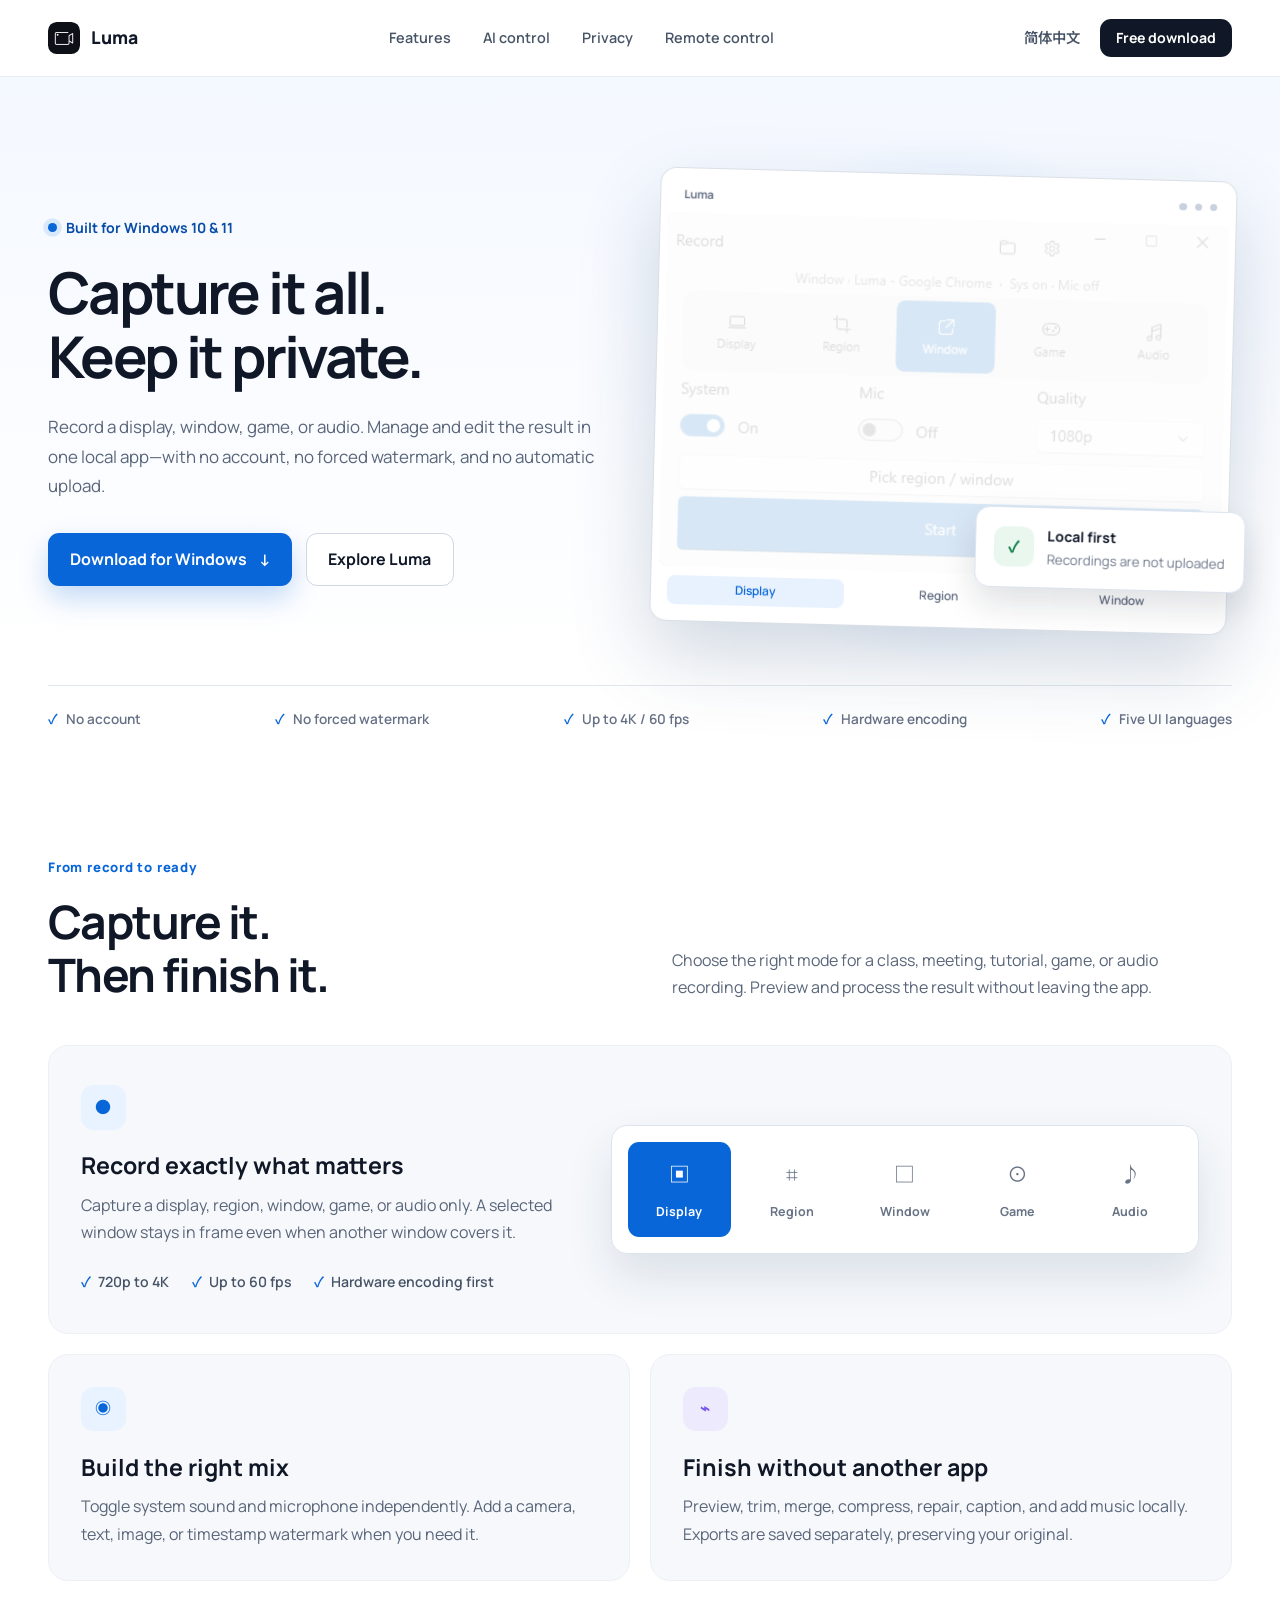
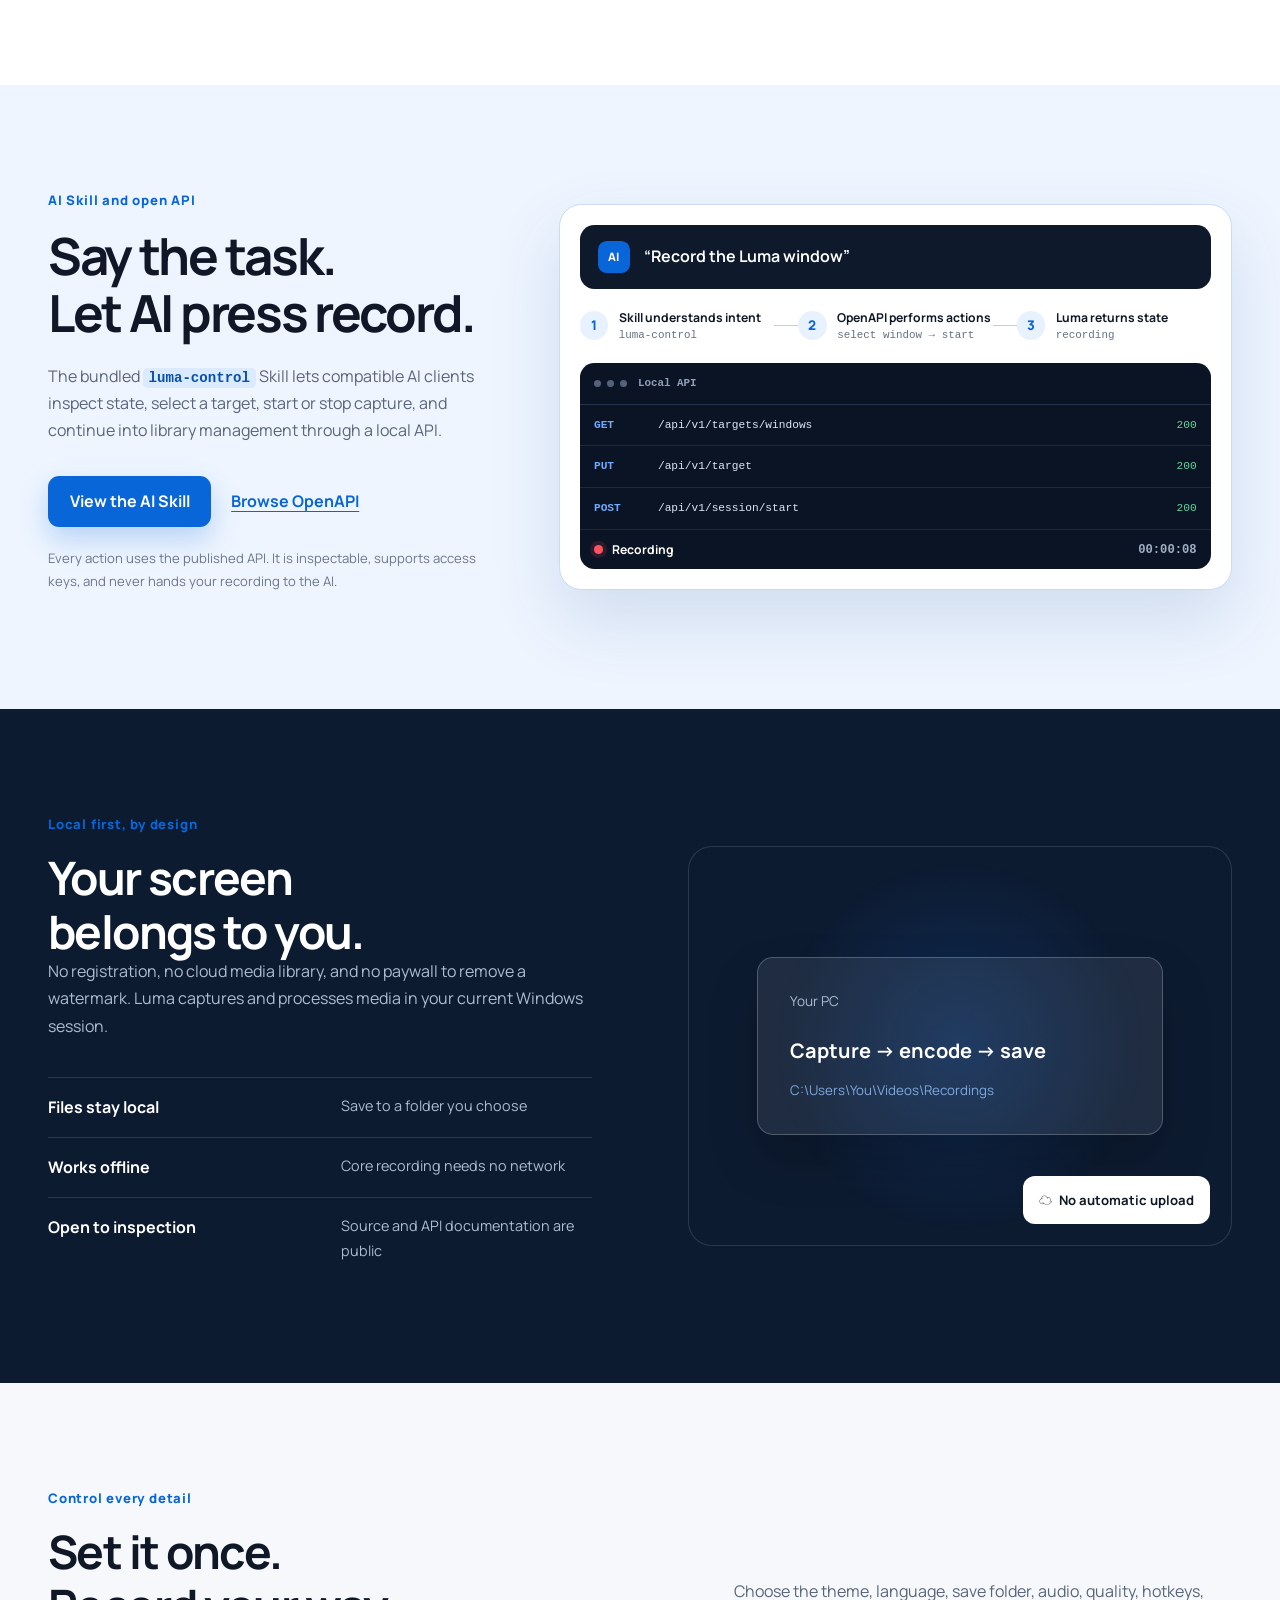
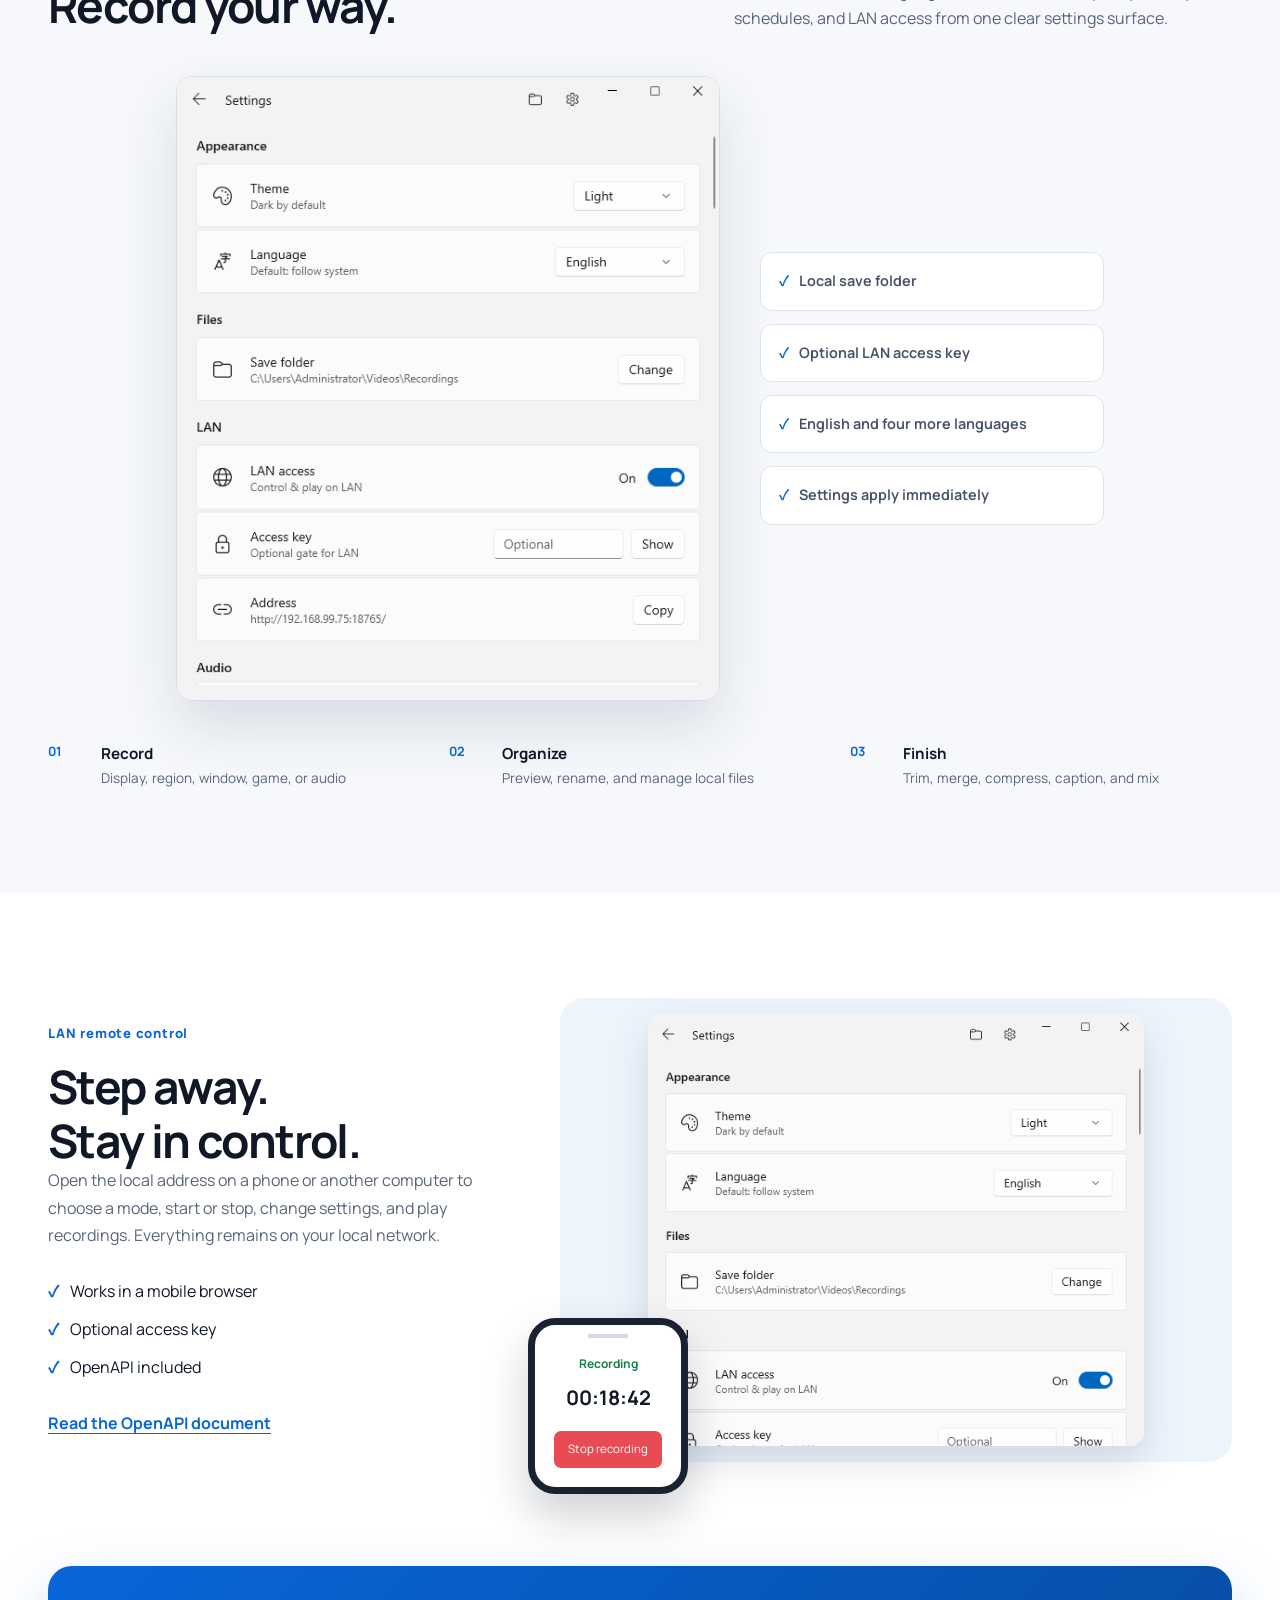
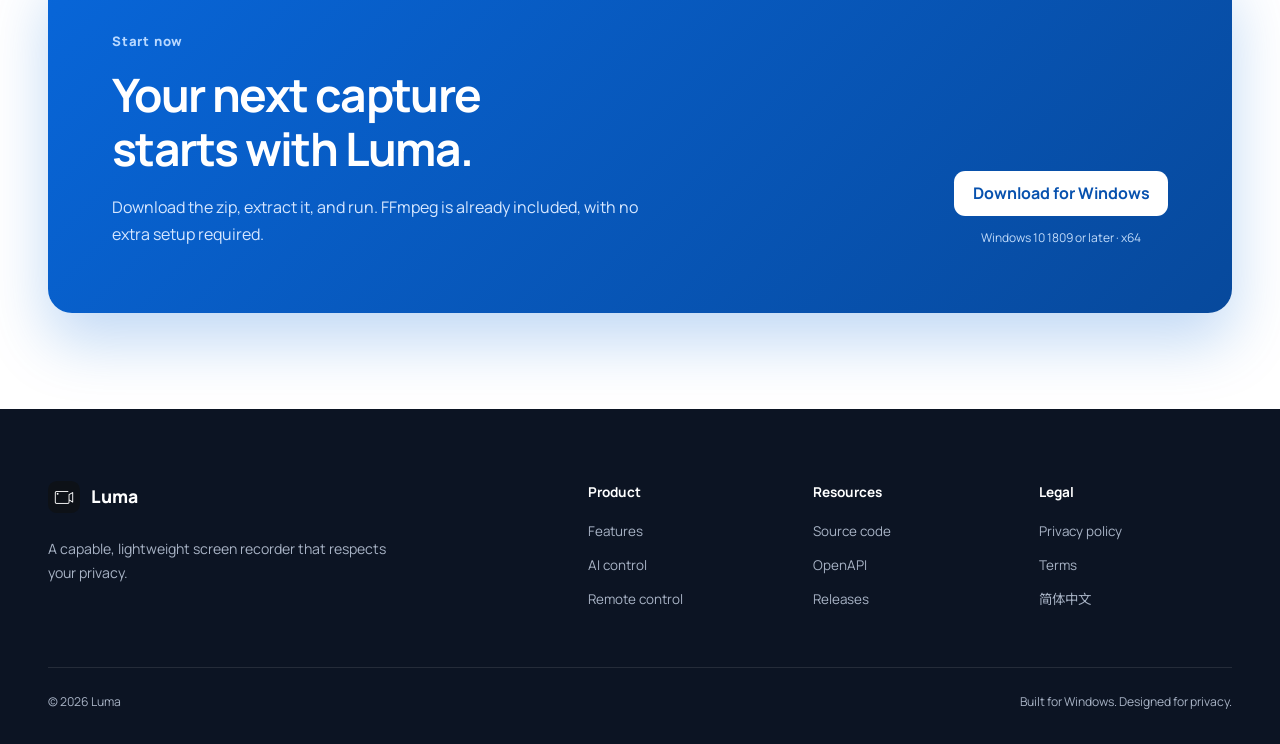
==== commit 049c8bb9: "Fix language redirect loop" ====
--- a/index.html
+++ b/index.html
@@ -1,19 +1,19 @@
 <!doctype html>
-<html lang="en"><head><meta charset="utf-8"><meta name="viewport" content="width=device-width,initial-scale=1"><base href="./en/"><title>Luma — Local screen recording for Windows</title><meta name="description" content="A capable, private screen recorder for Windows. Capture displays, windows, games, and audio without an account or forced watermark."><script src="../js/language.js"></script><link rel="icon" href="../images/icon.png"><link rel="preconnect" href="https://fonts.googleapis.com"><link rel="preconnect" href="https://fonts.gstatic.com" crossorigin><link href="https://fonts.googleapis.com/css2?family=Manrope:wght@500;600;700;800&family=Noto+Sans+SC:wght@400;500;600;700;800&display=swap" rel="stylesheet"><link rel="stylesheet" href="../css/site.css"><link rel="stylesheet" href="../css/experience.css"></head>
-<body><header class="site-header"><div class="wrap nav-shell"><a class="brand" href="../"><img src="../images/icon.png" alt=""><span>Luma</span></a><nav class="nav" aria-label="Main navigation"><a href="#features">Features</a><a href="#ai-control">AI control</a><a href="#privacy">Privacy</a><a href="#remote">Remote control</a></nav><div class="nav-actions"><a class="lang" href="../cn/" data-language="zh-Hans">简体中文</a><a class="button button-small" href="https://github.com/flydmonkey/luma/releases/latest">Free download</a></div></div></header>
+<html lang="en"><head><meta charset="utf-8"><meta name="viewport" content="width=device-width,initial-scale=1"><title>Luma — Local screen recording for Windows</title><meta name="description" content="A capable, private screen recorder for Windows. Capture displays, windows, games, and audio without an account or forced watermark."><script src="./js/language.js"></script><link rel="icon" href="./images/icon.png"><link rel="preconnect" href="https://fonts.googleapis.com"><link rel="preconnect" href="https://fonts.gstatic.com" crossorigin><link href="https://fonts.googleapis.com/css2?family=Manrope:wght@500;600;700;800&family=Noto+Sans+SC:wght@400;500;600;700;800&display=swap" rel="stylesheet"><link rel="stylesheet" href="./css/site.css"><link rel="stylesheet" href="./css/experience.css"></head>
+<body><header class="site-header"><div class="wrap nav-shell"><a class="brand" href="./"><img src="./images/icon.png" alt=""><span>Luma</span></a><nav class="nav" aria-label="Main navigation"><a href="#features">Features</a><a href="#ai-control">AI control</a><a href="#privacy">Privacy</a><a href="#remote">Remote control</a></nav><div class="nav-actions"><a class="lang" href="./cn/" data-language="zh-Hans">简体中文</a><a class="button button-small" href="https://github.com/flydmonkey/luma/releases/latest">Free download</a></div></div></header>
 <main>
-  <section class="hero"><div class="wrap hero-grid"><div class="hero-copy"><div class="platform"><span></span> Built for Windows 10 &amp; 11</div><h1><span>Capture it all.</span><span>Keep it private.</span></h1><p class="hero-lead">Record a display, window, game, or audio. Manage and edit the result in one local app—with no account, no forced watermark, and no automatic upload.</p><div class="hero-actions"><a class="button button-primary" href="https://github.com/flydmonkey/luma/releases/latest">Download for Windows <span>↓</span></a><a class="button button-secondary" href="#features">Explore Luma</a></div></div><div class="product-stage" data-demo-root><div class="stage-glow"></div><div class="window-card"><div class="window-top"><span>Luma</span><i></i><i></i><i></i></div><img data-demo-image src="../images/record-display-en.png" width="504" height="280" alt="Luma display capture mode"><div class="demo-tabs" role="tablist" aria-label="Choose capture mode"><button class="active" type="button" role="tab" aria-selected="true" data-src="../images/record-display-en.png" data-alt="Luma display capture mode">Display</button><button type="button" role="tab" aria-selected="false" data-src="../images/record-region-en.png" data-alt="Luma region capture mode">Region</button><button type="button" role="tab" aria-selected="false" data-src="../images/record-window-en.png" data-alt="Luma window capture mode">Window</button></div></div><div class="privacy-chip"><span class="shield">✓</span><strong>Local first</strong><small>Recordings are not uploaded</small></div></div></div><div class="wrap trust-row"><span>No account</span><span>No forced watermark</span><span>Up to 4K / 60 fps</span><span>Hardware encoding</span><span>Five UI languages</span></div></section>
+  <section class="hero"><div class="wrap hero-grid"><div class="hero-copy"><div class="platform"><span></span> Built for Windows 10 &amp; 11</div><h1><span>Capture it all.</span><span>Keep it private.</span></h1><p class="hero-lead">Record a display, window, game, or audio. Manage and edit the result in one local app—with no account, no forced watermark, and no automatic upload.</p><div class="hero-actions"><a class="button button-primary" href="https://github.com/flydmonkey/luma/releases/latest">Download for Windows <span>↓</span></a><a class="button button-secondary" href="#features">Explore Luma</a></div></div><div class="product-stage" data-demo-root><div class="stage-glow"></div><div class="window-card"><div class="window-top"><span>Luma</span><i></i><i></i><i></i></div><img data-demo-image src="./images/record-display-en.png" width="504" height="280" alt="Luma display capture mode"><div class="demo-tabs" role="tablist" aria-label="Choose capture mode"><button class="active" type="button" role="tab" aria-selected="true" data-src="./images/record-display-en.png" data-alt="Luma display capture mode">Display</button><button type="button" role="tab" aria-selected="false" data-src="./images/record-region-en.png" data-alt="Luma region capture mode">Region</button><button type="button" role="tab" aria-selected="false" data-src="./images/record-window-en.png" data-alt="Luma window capture mode">Window</button></div></div><div class="privacy-chip"><span class="shield">✓</span><strong>Local first</strong><small>Recordings are not uploaded</small></div></div></div><div class="wrap trust-row"><span>No account</span><span>No forced watermark</span><span>Up to 4K / 60 fps</span><span>Hardware encoding</span><span>Five UI languages</span></div></section>
 
   <section class="section capability-section" id="features"><div class="wrap"><div class="section-heading"><p class="kicker">From record to ready</p><h2>Capture it.<br>Then finish it.</h2><p>Choose the right mode for a class, meeting, tutorial, game, or audio recording. Preview and process the result without leaving the app.</p></div><div class="capability-grid"><article class="feature feature-wide"><div><span class="icon-tile">●</span><h3>Record exactly what matters</h3><p>Capture a display, region, window, game, or audio only. A selected window stays in frame even when another window covers it.</p><ul><li>720p to 4K</li><li>Up to 60 fps</li><li>Hardware encoding first</li></ul></div><div class="mode-strip"><span class="active">▣<b>Display</b></span><span>⌗<b>Region</b></span><span>□<b>Window</b></span><span>⊙<b>Game</b></span><span>♪<b>Audio</b></span></div></article><article class="feature"><span class="icon-tile blue">◉</span><h3>Build the right mix</h3><p>Toggle system sound and microphone independently. Add a camera, text, image, or timestamp watermark when you need it.</p></article><article class="feature"><span class="icon-tile violet">⌁</span><h3>Finish without another app</h3><p>Preview, trim, merge, compress, repair, caption, and add music locally. Exports are saved separately, preserving your original.</p></article></div></div></section>
 
-  <section class="section ai-section" id="ai-control"><div class="wrap ai-grid"><div class="ai-copy"><p class="kicker">AI Skill and open API</p><h2>Say the task.<br>Let AI press record.</h2><p>The bundled <code>luma-control</code> Skill lets compatible AI clients inspect state, select a target, start or stop capture, and continue into library management through a local API.</p><div class="ai-links"><a class="button button-primary" href="../skill/">View the AI Skill</a><a class="text-link" href="../api/">Browse OpenAPI</a></div><p class="ai-note">Every action uses the published API. It is inspectable, supports access keys, and never hands your recording to the AI.</p></div><div class="ai-demo" aria-label="AI controlling Luma through its Skill"><div class="prompt-card"><span>AI</span><p>“Record the Luma window”</p></div><div class="automation-track"><div class="ai-step step-one"><small>1</small><div><b>Skill understands intent</b><code>luma-control</code></div></div><div class="track-line"></div><div class="ai-step step-two"><small>2</small><div><b>OpenAPI performs actions</b><code>select window → start</code></div></div><div class="track-line"></div><div class="ai-step step-three"><small>3</small><div><b>Luma returns state</b><code>recording</code></div></div></div><div class="api-console"><div class="console-title"><span></span><span></span><span></span><b>Local API</b></div><div class="console-line"><i>GET</i><code>/api/v1/targets/windows</code><em>200</em></div><div class="console-line"><i>PUT</i><code>/api/v1/target</code><em>200</em></div><div class="console-line"><i>POST</i><code>/api/v1/session/start</code><em>200</em></div><div class="record-result"><span></span><b>Recording</b><time>00:00:08</time></div></div></div></div></section>
+  <section class="section ai-section" id="ai-control"><div class="wrap ai-grid"><div class="ai-copy"><p class="kicker">AI Skill and open API</p><h2>Say the task.<br>Let AI press record.</h2><p>The bundled <code>luma-control</code> Skill lets compatible AI clients inspect state, select a target, start or stop capture, and continue into library management through a local API.</p><div class="ai-links"><a class="button button-primary" href="./skill/">View the AI Skill</a><a class="text-link" href="./api/">Browse OpenAPI</a></div><p class="ai-note">Every action uses the published API. It is inspectable, supports access keys, and never hands your recording to the AI.</p></div><div class="ai-demo" aria-label="AI controlling Luma through its Skill"><div class="prompt-card"><span>AI</span><p>“Record the Luma window”</p></div><div class="automation-track"><div class="ai-step step-one"><small>1</small><div><b>Skill understands intent</b><code>luma-control</code></div></div><div class="track-line"></div><div class="ai-step step-two"><small>2</small><div><b>OpenAPI performs actions</b><code>select window → start</code></div></div><div class="track-line"></div><div class="ai-step step-three"><small>3</small><div><b>Luma returns state</b><code>recording</code></div></div></div><div class="api-console"><div class="console-title"><span></span><span></span><span></span><b>Local API</b></div><div class="console-line"><i>GET</i><code>/api/v1/targets/windows</code><em>200</em></div><div class="console-line"><i>PUT</i><code>/api/v1/target</code><em>200</em></div><div class="console-line"><i>POST</i><code>/api/v1/session/start</code><em>200</em></div><div class="record-result"><span></span><b>Recording</b><time>00:00:08</time></div></div></div></div></section>
 
   <section class="section privacy-section" id="privacy"><div class="wrap privacy-grid"><div class="privacy-copy"><p class="kicker">Local first, by design</p><h2>Your screen<br>belongs to you.</h2><p>No registration, no cloud media library, and no paywall to remove a watermark. Luma captures and processes media in your current Windows session.</p><div class="checks"><div><b>Files stay local</b><span>Save to a folder you choose</span></div><div><b>Works offline</b><span>Core recording needs no network</span></div><div><b>Open to inspection</b><span>Source and API documentation are public</span></div></div></div><div class="privacy-visual"><div class="device"><span>Your PC</span><strong>Capture → encode → save</strong><small>C:\Users\You\Videos\Recordings</small></div><div class="blocked-cloud"><span>☁</span><b>No automatic upload</b></div></div></div></section>
 
-  <section class="section library-section"><div class="wrap split-heading"><div><p class="kicker">Control every detail</p><h2>Set it once.<br>Record your way.</h2></div><p>Choose the theme, language, save folder, audio, quality, hotkeys, schedules, and LAN access from one clear settings surface.</p></div><div class="settings-showcase"><img src="../images/settings-lan-en.png" width="584" height="671" alt="Luma settings in English"><div class="settings-callouts"><span>Local save folder</span><span>Optional LAN access key</span><span>English and four more languages</span><span>Settings apply immediately</span></div></div><div class="wrap workflow"><div><b>01</b><strong>Record</strong><span>Display, region, window, game, or audio</span></div><div><b>02</b><strong>Organize</strong><span>Preview, rename, and manage local files</span></div><div><b>03</b><strong>Finish</strong><span>Trim, merge, compress, caption, and mix</span></div></div></section>
+  <section class="section library-section"><div class="wrap split-heading"><div><p class="kicker">Control every detail</p><h2>Set it once.<br>Record your way.</h2></div><p>Choose the theme, language, save folder, audio, quality, hotkeys, schedules, and LAN access from one clear settings surface.</p></div><div class="settings-showcase"><img src="./images/settings-lan-en.png" width="584" height="671" alt="Luma settings in English"><div class="settings-callouts"><span>Local save folder</span><span>Optional LAN access key</span><span>English and four more languages</span><span>Settings apply immediately</span></div></div><div class="wrap workflow"><div><b>01</b><strong>Record</strong><span>Display, region, window, game, or audio</span></div><div><b>02</b><strong>Organize</strong><span>Preview, rename, and manage local files</span></div><div><b>03</b><strong>Finish</strong><span>Trim, merge, compress, caption, and mix</span></div></div></section>
 
-  <section class="section remote-section" id="remote"><div class="wrap remote-grid"><div class="remote-copy"><p class="kicker">LAN remote control</p><h2>Step away.<br>Stay in control.</h2><p>Open the local address on a phone or another computer to choose a mode, start or stop, change settings, and play recordings. Everything remains on your local network.</p><div class="remote-points"><span>Works in a mobile browser</span><span>Optional access key</span><span>OpenAPI included</span></div><a class="text-link" href="../api/">Read the OpenAPI document</a></div><div class="remote-demo settings-demo"><div class="settings-crop"><img src="../images/settings-lan-en.png" width="584" height="671" alt="Luma LAN settings in English"></div><div class="phone"><div class="phone-top"></div><strong>Recording</strong><b>00:18:42</b><button type="button" tabindex="-1">Stop recording</button></div></div></div></section>
+  <section class="section remote-section" id="remote"><div class="wrap remote-grid"><div class="remote-copy"><p class="kicker">LAN remote control</p><h2>Step away.<br>Stay in control.</h2><p>Open the local address on a phone or another computer to choose a mode, start or stop, change settings, and play recordings. Everything remains on your local network.</p><div class="remote-points"><span>Works in a mobile browser</span><span>Optional access key</span><span>OpenAPI included</span></div><a class="text-link" href="./api/">Read the OpenAPI document</a></div><div class="remote-demo settings-demo"><div class="settings-crop"><img src="./images/settings-lan-en.png" width="584" height="671" alt="Luma LAN settings in English"></div><div class="phone"><div class="phone-top"></div><strong>Recording</strong><b>00:18:42</b><button type="button" tabindex="-1">Stop recording</button></div></div></div></section>
 
   <section class="download-section" id="download"><div class="wrap download-card"><div><p class="kicker">Start now</p><h2>Your next capture<br>starts with Luma.</h2><p>Download the zip, extract it, and run. FFmpeg is already included, with no extra setup required.</p></div><div class="download-actions"><a class="button button-white" href="https://github.com/flydmonkey/luma/releases/latest">Download for Windows</a><span>Windows 10 1809 or later · x64</span></div></div></section>
 </main>
-<footer class="site-footer"><div class="wrap footer-grid"><div><a class="brand footer-brand" href="../"><img src="../images/icon.png" alt=""><span>Luma</span></a><p>A capable, lightweight screen recorder that respects your privacy.</p></div><div class="footer-links"><div><strong>Product</strong><a href="#features">Features</a><a href="#ai-control">AI control</a><a href="#remote">Remote control</a></div><div><strong>Resources</strong><a href="https://github.com/flydmonkey/luma">Source code</a><a href="../api/">OpenAPI</a><a href="https://github.com/flydmonkey/luma/releases/latest">Releases</a></div><div><strong>Legal</strong><a href="../legal/en/privacy.html">Privacy policy</a><a href="../legal/en/terms.html">Terms</a><a href="../cn/" data-language="zh-Hans">简体中文</a></div></div></div><div class="wrap copyright"><span>© 2026 Luma</span><span>Built for Windows. Designed for privacy.</span></div></footer><script>document.querySelectorAll('a[href^="#"]').forEach((link) => { link.href = new URL(`../${link.getAttribute('href')}`, document.baseURI); });</script><script src="../js/site.js"></script></body></html>
+<footer class="site-footer"><div class="wrap footer-grid"><div><a class="brand footer-brand" href="./"><img src="./images/icon.png" alt=""><span>Luma</span></a><p>A capable, lightweight screen recorder that respects your privacy.</p></div><div class="footer-links"><div><strong>Product</strong><a href="#features">Features</a><a href="#ai-control">AI control</a><a href="#remote">Remote control</a></div><div><strong>Resources</strong><a href="https://github.com/flydmonkey/luma">Source code</a><a href="./api/">OpenAPI</a><a href="https://github.com/flydmonkey/luma/releases/latest">Releases</a></div><div><strong>Legal</strong><a href="./legal/en/privacy.html">Privacy policy</a><a href="./legal/en/terms.html">Terms</a><a href="./cn/" data-language="zh-Hans">简体中文</a></div></div></div><div class="wrap copyright"><span>© 2026 Luma</span><span>Built for Windows. Designed for privacy.</span></div></footer><script src="./js/site.js"></script></body></html>
